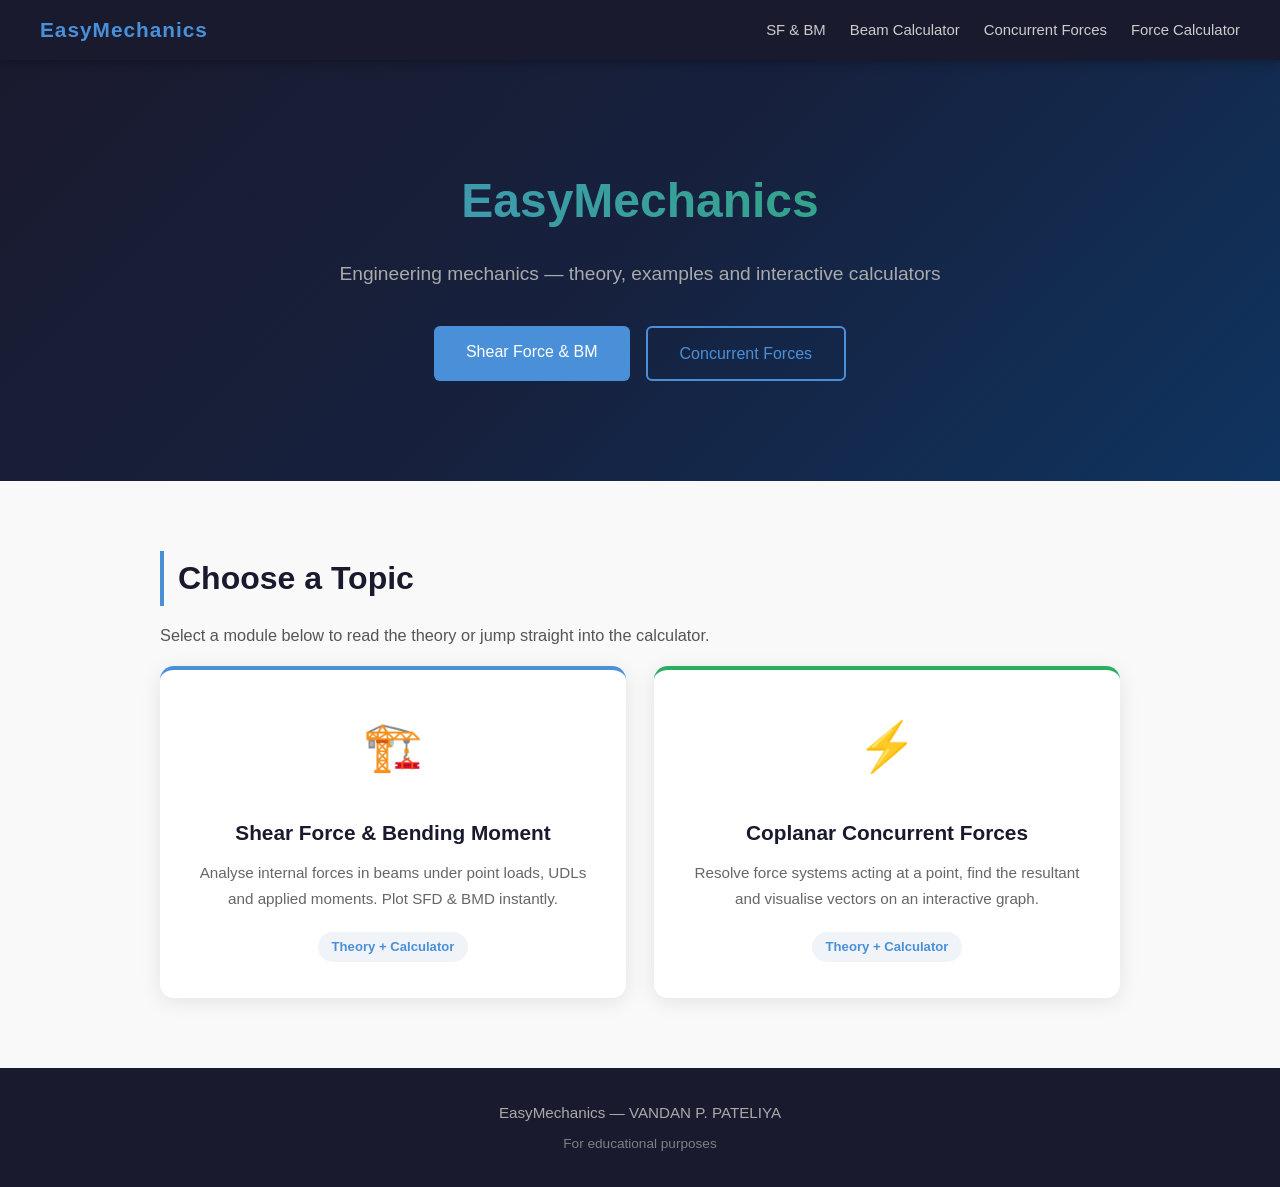
==== index.html @ 70a84796 "Add files via upload" ====
<!DOCTYPE html>
<html lang="en">
<head>
  <meta charset="UTF-8"/>
  <meta name="viewport" content="width=device-width, initial-scale=1.0"/>
  <title>EasyMechanics</title>
  <link rel="stylesheet" href="style.css"/>
</head>
<body>

  <nav class="navbar">
    <a href="index.html" class="logo">EasyMechanics</a>
    <button class="nav-toggle" onclick="toggleNav()" aria-label="Menu">☰</button>
    <ul id="navMenu">
      <li><a href="sf-bm.html">SF &amp; BM</a></li>
      <li><a href="sf-bm-calc.html">Beam Calculator</a></li>
      <li><a href="cf.html">Concurrent Forces</a></li>
      <li><a href="cf-calc.html">Force Calculator</a></li>
    </ul>
  </nav>

  <header class="hero">
    <h1>EasyMechanics</h1>
    <p>Engineering mechanics — theory, examples and interactive calculators</p>
    <div class="hero-btns">
      <a href="sf-bm.html" class="btn">Shear Force &amp; BM</a>
      <a href="cf.html" class="btn btn-outline">Concurrent Forces</a>
    </div>
  </header>

  <section class="section">
    <div class="container">
      <h2>Choose a Topic</h2>
      <p>Select a module below to read the theory or jump straight into the calculator.</p>

      <div class="topic-cards">
        <a href="sf-bm.html" class="topic-card">
          <div class="topic-icon">🏗️</div>
          <h3>Shear Force &amp; Bending Moment</h3>
          <p>Analyse internal forces in beams under point loads, UDLs and applied moments. Plot SFD &amp; BMD instantly.</p>
          <span class="tag">Theory + Calculator</span>
        </a>
        <a href="cf.html" class="topic-card">
          <div class="topic-icon">⚡</div>
          <h3>Coplanar Concurrent Forces</h3>
          <p>Resolve force systems acting at a point, find the resultant and visualise vectors on an interactive graph.</p>
          <span class="tag">Theory + Calculator</span>
        </a>
      </div>
    </div>
  </section>

  <footer class="footer">
    <p>EasyMechanics — VANDAN P. PATELIYA</p>
    <p style="margin-top:6px;font-size:0.85rem;opacity:0.7;">For educational purposes</p>
  </footer>

  <script>function toggleNav(){document.getElementById('navMenu').classList.toggle('open');}</script>
</body>
</html>
---- style.css ----
* { margin: 0; padding: 0; box-sizing: border-box; }

body {
  font-family: 'Segoe UI', Tahoma, Geneva, Verdana, sans-serif;
  color: #333;
  background: #f9f9f9;
  line-height: 1.7;
}

/* ── NAVBAR ── */
.navbar {
  position: sticky; top: 0;
  background: #1a1a2e;
  display: flex; align-items: center; justify-content: space-between;
  padding: 0 40px; height: 60px;
  z-index: 100; box-shadow: 0 2px 10px rgba(0,0,0,0.3);
}
.navbar .logo { color: #4a90d9; font-size: 1.3rem; font-weight: 700; letter-spacing: 1px; text-decoration: none; }
.navbar ul { list-style: none; display: flex; gap: 24px; }
.navbar ul a { color: #ccc; text-decoration: none; font-size: 0.93rem; transition: color 0.2s; }
.navbar ul a:hover, .nav-active { color: #4a90d9 !important; font-weight: 600; }
.nav-toggle { display: none; background: none; border: none; color: #ccc; font-size: 1.6rem; cursor: pointer; }

/* ── HERO ── */
.hero {
  background: linear-gradient(135deg, #1a1a2e 0%, #16213e 50%, #0f3460 100%);
  color: white; text-align: center; padding: 100px 20px;
}
.hero h1 {
  font-size: 3rem; margin-bottom: 16px;
  background: linear-gradient(90deg, #4a90d9, #27ae60);
  -webkit-background-clip: text; -webkit-text-fill-color: transparent; background-clip: text;
}
.hero p { font-size: 1.2rem; color: #aaa; margin-bottom: 36px; }
.hero-btns { display: flex; gap: 16px; justify-content: center; flex-wrap: wrap; }

.calc-hero {
  background: linear-gradient(135deg, #1a1a2e 0%, #0f3460 100%);
  color: white; text-align: center; padding: 56px 20px 48px;
}
.calc-hero h1 {
  font-size: 2.4rem; margin-bottom: 10px;
  background: linear-gradient(90deg, #4a90d9, #27ae60);
  -webkit-background-clip: text; -webkit-text-fill-color: transparent; background-clip: text;
}
.calc-hero p { color: #aaa; font-size: 1rem; }

/* ── BUTTONS ── */
.btn {
  background: #4a90d9; color: white;
  padding: 12px 32px; border: none; border-radius: 6px;
  font-size: 1rem; cursor: pointer; text-decoration: none;
  display: inline-block; transition: background 0.2s, transform 0.1s;
}
.btn:hover { background: #357abd; transform: translateY(-1px); }
.btn-outline {
  background: transparent; border: 2px solid #4a90d9; color: #4a90d9;
}
.btn-outline:hover { background: #4a90d9; color: white; transform: translateY(-1px); }
.btn-clear {
  background: transparent; border: 2px solid #aaa; color: #777;
}
.btn-clear:hover { border-color: #e74c3c; color: #e74c3c; background: transparent; transform: none; }
.btn-sm { padding: 7px 16px; font-size: 0.88rem; }
.btn-pl  { background: #e74c3c; color: white; } .btn-pl:hover  { background: #c0392b; }
.btn-udl { background: #27ae60; color: white; } .btn-udl:hover { background: #1e8449; }
.btn-mom { background: #8e44ad; color: white; } .btn-mom:hover { background: #6c3483; }

/* ── SECTIONS ── */
.section { padding: 70px 20px; }
.section.alt { background: #f0f4f8; }
.container { max-width: 960px; margin: 0 auto; }
.section h2 { font-size: 2rem; color: #1a1a2e; margin-bottom: 16px; border-left: 4px solid #4a90d9; padding-left: 14px; }
.section h3 { font-size: 1.15rem; color: #333; margin: 28px 0 10px; }
.section p  { color: #555; margin-bottom: 14px; font-size: 1.02rem; }

/* ── TOPIC CARDS (landing) ── */
.topic-cards { display: grid; grid-template-columns: repeat(auto-fit, minmax(280px, 1fr)); gap: 28px; margin-top: 16px; }
.topic-card {
  background: white; border-radius: 14px; padding: 36px 28px;
  box-shadow: 0 4px 20px rgba(0,0,0,0.09); text-align: center;
  transition: transform 0.2s, box-shadow 0.2s; text-decoration: none; color: inherit;
  border-top: 4px solid #4a90d9;
}
.topic-card:nth-child(2) { border-top-color: #27ae60; }
.topic-card:hover { transform: translateY(-6px); box-shadow: 0 8px 28px rgba(0,0,0,0.13); }
.topic-icon { font-size: 3rem; margin-bottom: 16px; }
.topic-card h3 { font-size: 1.3rem; color: #1a1a2e; margin-bottom: 10px; }
.topic-card p  { font-size: 0.95rem; color: #666; margin: 0 0 20px; }
.topic-card .tag { display: inline-block; background: #f0f4f8; color: #4a90d9; border-radius: 20px; padding: 4px 14px; font-size: 0.82rem; font-weight: 600; }

/* ── CARDS ── */
.cards { display: grid; grid-template-columns: repeat(auto-fit, minmax(200px, 1fr)); gap: 24px; margin: 28px 0 36px; }
.card { background: white; border-radius: 10px; padding: 28px 22px; box-shadow: 0 2px 12px rgba(0,0,0,0.08); text-align: center; transition: transform 0.2s; }
.card:hover { transform: translateY(-4px); }
.card-icon { font-size: 2.4rem; margin-bottom: 12px; }
.card h3 { margin: 0 0 10px; color: #1a1a2e; font-size: 1rem; }
.card p  { font-size: 0.93rem; color: #666; margin: 0; }

/* ── FORMULA BOX ── */
.formula-box {
  background: #1a1a2e; color: #4a90d9; border-radius: 8px;
  padding: 16px 22px; font-size: 1.05rem; font-family: 'Courier New', monospace;
  margin: 14px 0 20px; border-left: 4px solid #4a90d9; line-height: 1.9;
}

/* ── LIST ── */
.list { padding-left: 22px; color: #555; }
.list li { margin-bottom: 8px; }

/* ── BEAM DIAGRAM ── */
.beam-diagram { background: white; border-radius: 10px; padding: 20px; margin-top: 24px; box-shadow: 0 2px 10px rgba(0,0,0,0.07); }
.beam-diagram svg { width: 100%; height: auto; }

/* ── RELATION GRID ── */
.relation-grid { display: grid; grid-template-columns: repeat(auto-fit, minmax(200px, 1fr)); gap: 20px; margin: 16px 0 24px; }
.relation-item { background: white; border-radius: 8px; padding: 20px; box-shadow: 0 2px 8px rgba(0,0,0,0.07); border-top: 3px solid #27ae60; }
.relation-item .math { display: block; font-family: 'Courier New', monospace; font-size: 1.05rem; color: #27ae60; margin-bottom: 10px; font-weight: 600; }
.relation-item p { font-size: 0.9rem; margin: 0; }

/* ── TABS ── */
.diagram-tabs { display: flex; gap: 12px; margin-bottom: 24px; flex-wrap: wrap; }
.tab-btn { padding: 10px 22px; border: 2px solid #4a90d9; background: transparent; color: #4a90d9; border-radius: 6px; cursor: pointer; font-size: 0.95rem; transition: all 0.2s; }
.tab-btn.active, .tab-btn:hover { background: #4a90d9; color: white; }
.tab-content { display: none; }
.tab-content.active { display: block; }
.diagram-grid { display: grid; grid-template-columns: repeat(auto-fit, minmax(240px, 1fr)); gap: 20px; }
.diagram-box { background: white; border-radius: 10px; padding: 18px; box-shadow: 0 2px 10px rgba(0,0,0,0.07); }
.diagram-box h4 { color: #1a1a2e; margin-bottom: 12px; font-size: 0.95rem; text-align: center; }
.diagram-box svg { width: 100%; height: auto; }

/* ── CALCULATOR INPUTS ── */
.beam-config {
  display: flex; gap: 24px; flex-wrap: wrap;
  background: white; border-radius: 10px; padding: 24px 28px;
  box-shadow: 0 2px 12px rgba(0,0,0,0.08); margin-bottom: 24px;
}
.beam-config .input-group { flex: 1; min-width: 180px; }
.input-group { display: flex; flex-direction: column; gap: 6px; }
.input-group label { font-size: 0.9rem; color: #555; font-weight: 600; }
.input-group input, .input-group select {
  padding: 10px 14px; border: 2px solid #ddd; border-radius: 6px;
  font-size: 1rem; outline: none; background: white; transition: border-color 0.2s;
}
.input-group input:focus, .input-group select:focus { border-color: #4a90d9; }

.loads-header { display: flex; align-items: center; justify-content: space-between; margin: 28px 0 12px; flex-wrap: wrap; gap: 10px; }
.loads-header h3 { margin: 0; }
.add-btns { display: flex; gap: 8px; flex-wrap: wrap; }

.load-row {
  display: flex; flex-wrap: wrap; gap: 12px; align-items: flex-end;
  background: white; border-radius: 8px; padding: 14px 18px;
  margin-bottom: 10px; box-shadow: 0 1px 6px rgba(0,0,0,0.07);
}
.load-row.type-point  { border-left: 4px solid #e74c3c; }
.load-row.type-udl    { border-left: 4px solid #27ae60; }
.load-row.type-moment { border-left: 4px solid #8e44ad; }
.load-row .load-num { width: 100%; font-size: 0.8rem; font-weight: 700; margin-bottom: -4px; }
.type-point  .load-num { color: #e74c3c; }
.type-udl    .load-num { color: #27ae60; }
.type-moment .load-num { color: #8e44ad; }
.load-row .input-group { flex: 1; min-width: 130px; }

.action-btns { margin-top: 20px; display: flex; gap: 12px; flex-wrap: wrap; }

/* ── RESULTS ── */
.results { margin-top: 24px; background: white; border-radius: 10px; padding: 24px 28px; box-shadow: 0 2px 12px rgba(0,0,0,0.08); }
.results h3 { margin-bottom: 16px; color: #1a1a2e; }
.result-grid { display: grid; grid-template-columns: repeat(auto-fit, minmax(140px, 1fr)); gap: 16px; margin-bottom: 16px; }
.result-item { background: #f0f4f8; border-radius: 8px; padding: 16px; text-align: center; }
.result-label { display: block; font-size: 0.85rem; color: #777; margin-bottom: 6px; }
.result-value { display: block; font-size: 1.3rem; font-weight: 700; color: #4a90d9; }
.hidden { display: none; }

/* ── TABLE ── */
.table-wrap { overflow-x: auto; -webkit-overflow-scrolling: touch; }
table { width: 100%; border-collapse: collapse; margin-top: 8px; min-width: 380px; }
th, td { border: 1px solid #e0e0e0; padding: 9px 12px; text-align: center; font-size: 0.95rem; }
th { background: #1a1a2e; color: #4a90d9; }
tr:nth-child(even) td { background: #f7f9fc; }

/* ── STEPS ── */
#steps p { margin-bottom: 10px; padding: 12px 16px; background: #f7f9fc; border-left: 3px solid #4a90d9; border-radius: 4px; font-size: 0.97rem; color: #444; line-height: 1.7; }
#steps p.summary-step { border-left-color: #27ae60; background: #f0faf4; }
#steps p.empty-msg    { border-left-color: #ccc; background: #fafafa; color: #aaa; }

/* ── REMOVE BTN ── */
.remove-btn { background: #fee; border: 1px solid #f5c6c6; color: #e74c3c; border-radius: 5px; padding: 4px 10px; cursor: pointer; font-size: 0.85rem; transition: background 0.2s; }
.remove-btn:hover { background: #fdd; }

/* ── CANVAS ── */
#canvas { display: block; width: 100%; background: #fafafa; border: 1px solid #eee; border-radius: 8px; }
#beamCanvas  { width: 100%; border-radius: 8px; background: #fff; border: 1px solid #eee; margin-bottom: 16px; display: block; }
#sfbmCanvas  { width: 100%; border-radius: 8px; background: #fafafa; border: 1px solid #eee; }

/* ── BTN ROW (CF) ── */
.btn-group-col { justify-content: flex-end; }
.btn-row { display: flex; gap: 10px; flex-wrap: wrap; align-items: center; }

/* ── FOOTER ── */
.footer { background: #1a1a2e; color: #aaa; text-align: center; padding: 32px 20px; font-size: 0.95rem; }

/* ══════════════════════════════════
   RESPONSIVE
══════════════════════════════════ */
@media (max-width: 768px) {
  .nav-toggle { display: block; }
  .navbar { position: relative; padding: 0 20px; height: 54px; }
  .navbar .logo { font-size: 1.1rem; }
  .navbar ul {
    display: none; flex-direction: column;
    position: absolute; top: 54px; left: 0; right: 0;
    background: #1a1a2e; padding: 12px 20px 18px; gap: 14px;
    box-shadow: 0 4px 12px rgba(0,0,0,0.3); z-index: 99;
  }
  .navbar ul.open { display: flex; }

  .hero { padding: 70px 16px; }
  .hero h1 { font-size: 2.2rem; }
  .hero p { font-size: 1rem; }
  .calc-hero { padding: 40px 16px 32px; }
  .calc-hero h1 { font-size: 1.9rem; }
  .section { padding: 48px 16px; }
  .section h2 { font-size: 1.6rem; }
  .beam-config { padding: 18px 16px; gap: 16px; }
  .results { padding: 20px 16px; }
  .result-grid { grid-template-columns: repeat(2, 1fr); }
  .cards { grid-template-columns: repeat(2, 1fr); gap: 16px; }
  .formula-box { font-size: 0.95rem; padding: 14px 16px; }
  .diagram-grid { grid-template-columns: 1fr; }
  .relation-grid { grid-template-columns: 1fr; }
  .loads-header { flex-direction: column; align-items: flex-start; }
}

@media (max-width: 480px) {
  .navbar { padding: 0 14px; height: 50px; }
  .navbar ul { top: 50px; }
  .navbar .logo { font-size: 1rem; }

  .hero { padding: 52px 14px; }
  .hero h1 { font-size: 1.6rem; }
  .hero p { font-size: 0.92rem; }
  .hero-btns { flex-direction: column; align-items: center; }
  .btn { padding: 10px 22px; font-size: 0.92rem; }

  .calc-hero { padding: 30px 14px 24px; }
  .calc-hero h1 { font-size: 1.45rem; }
  .section { padding: 32px 14px; }
  .section h2 { font-size: 1.3rem; }
  .section h3 { font-size: 1rem; }
  .section p  { font-size: 0.93rem; }

  .beam-config { flex-direction: column; padding: 14px 12px; gap: 12px; }
  .beam-config .input-group { min-width: unset; width: 100%; }

  .add-btns { width: 100%; }
  .add-btns .btn { flex: 1; text-align: center; padding: 9px 8px; font-size: 0.82rem; }

  .load-row { flex-direction: column; padding: 12px; gap: 10px; }
  .load-row .input-group { min-width: unset; width: 100%; }
  .remove-btn { width: 100%; text-align: center; }

  .action-btns { flex-direction: column; }
  .action-btns .btn { width: 100%; text-align: center; }

  .btn-row { flex-direction: column; width: 100%; }
  .btn-row .btn, .btn-row .btn-clear { width: 100%; text-align: center; padding: 11px 16px; }

  .results { padding: 14px 12px; }
  .result-grid { grid-template-columns: repeat(2, 1fr); gap: 8px; }
  .result-value { font-size: 1.05rem; }
  .result-item { padding: 12px 8px; }

  .cards { grid-template-columns: 1fr; gap: 12px; }
  .topic-cards { grid-template-columns: 1fr; }

  .formula-box { font-size: 0.82rem; padding: 10px 12px; overflow-x: auto; white-space: nowrap; }
  .diagram-tabs { gap: 8px; }
  .tab-btn { padding: 8px 14px; font-size: 0.85rem; }
  .diagram-grid { grid-template-columns: 1fr; gap: 12px; }
  .relation-grid { grid-template-columns: 1fr; gap: 10px; }
  .beam-diagram { padding: 12px; }
  .footer { padding: 22px 14px; font-size: 0.85rem; }
}
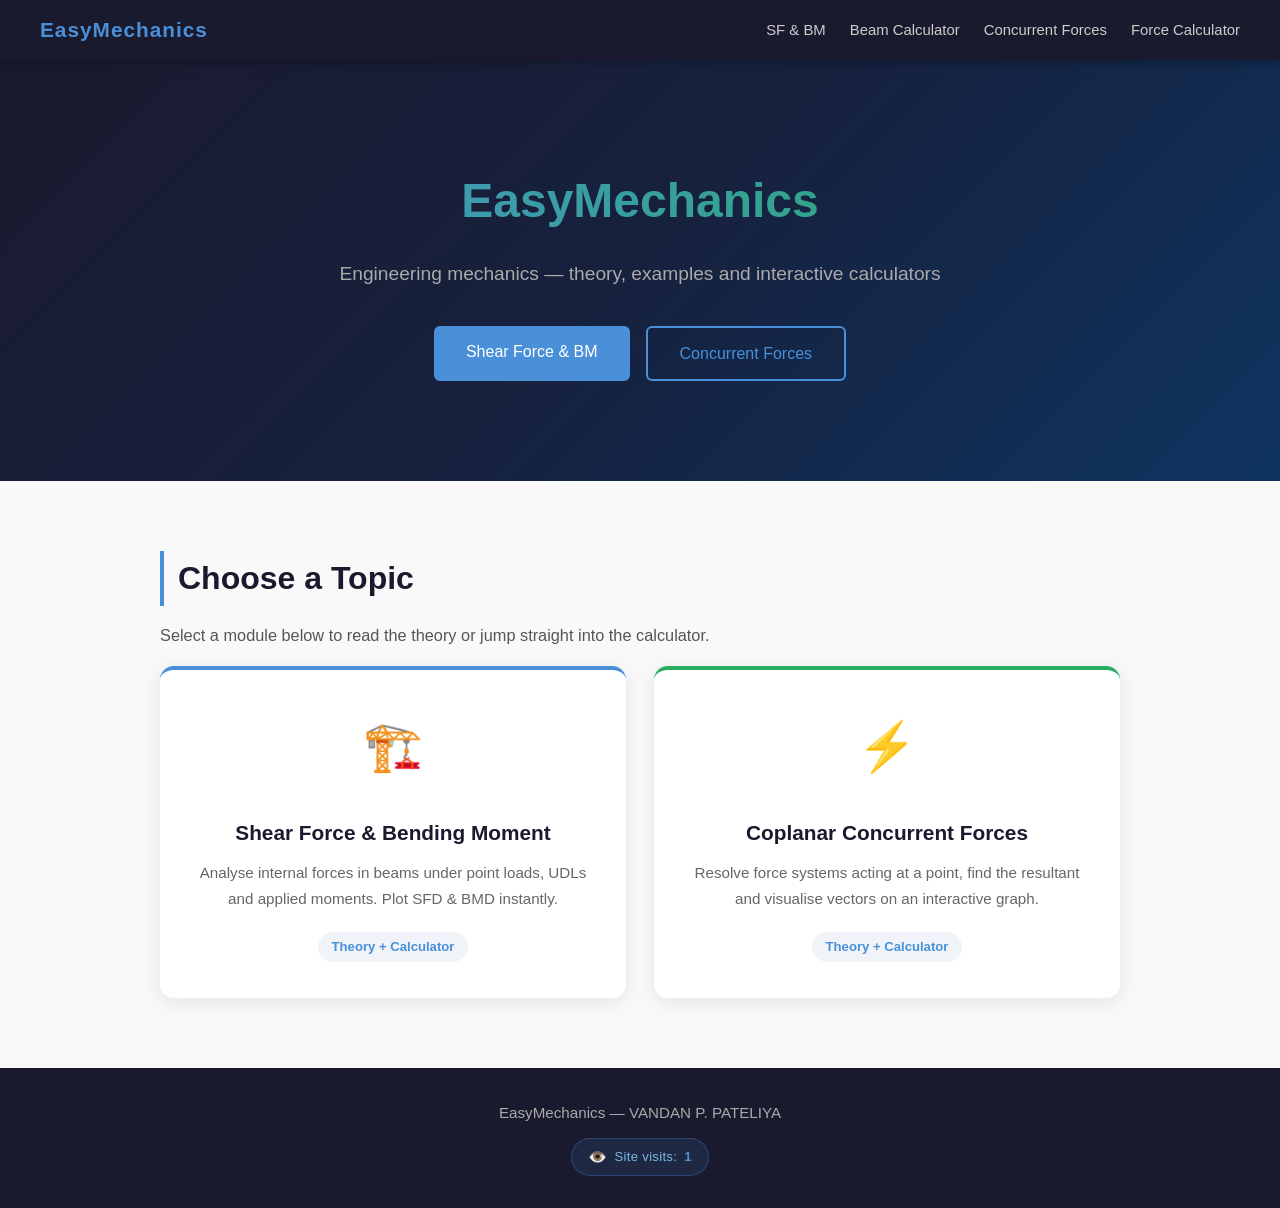
==== commit 6eacf1b0: "Add files via upload" ====
--- a/index.html
+++ b/index.html
@@ -52,9 +52,13 @@
 
   <footer class="footer">
     <p>EasyMechanics — VANDAN P. PATELIYA</p>
-    <p style="margin-top:6px;font-size:0.85rem;opacity:0.7;">For educational purposes</p>
+    <div class="visit-counter">
+      <span class="vc-icon">👁️</span>
+      Site visits: <strong id="visitCount">—</strong>
+    </div>
   </footer>
 
+  <script src="visit-count.js"></script>
   <script>function toggleNav(){document.getElementById('navMenu').classList.toggle('open');}</script>
 </body>
 </html>
--- a/style.css
+++ b/style.css
@@ -1,4 +1,8 @@
-* { margin: 0; padding: 0; box-sizing: border-box; }
+* {
+  margin: 0;
+  padding: 0;
+  box-sizing: border-box;
+}
 
 body {
   font-family: 'Segoe UI', Tahoma, Geneva, Verdana, sans-serif;
@@ -9,277 +13,1016 @@
 
 /* ── NAVBAR ── */
 .navbar {
-  position: sticky; top: 0;
+  position: sticky;
+  top: 0;
   background: #1a1a2e;
-  display: flex; align-items: center; justify-content: space-between;
-  padding: 0 40px; height: 60px;
-  z-index: 100; box-shadow: 0 2px 10px rgba(0,0,0,0.3);
-}
-.navbar .logo { color: #4a90d9; font-size: 1.3rem; font-weight: 700; letter-spacing: 1px; text-decoration: none; }
-.navbar ul { list-style: none; display: flex; gap: 24px; }
-.navbar ul a { color: #ccc; text-decoration: none; font-size: 0.93rem; transition: color 0.2s; }
-.navbar ul a:hover, .nav-active { color: #4a90d9 !important; font-weight: 600; }
-.nav-toggle { display: none; background: none; border: none; color: #ccc; font-size: 1.6rem; cursor: pointer; }
+  display: flex;
+  align-items: center;
+  justify-content: space-between;
+  padding: 0 40px;
+  height: 60px;
+  z-index: 100;
+  box-shadow: 0 2px 10px rgba(0, 0, 0, 0.3);
+}
+
+.navbar .logo {
+  color: #4a90d9;
+  font-size: 1.3rem;
+  font-weight: 700;
+  letter-spacing: 1px;
+  text-decoration: none;
+}
+
+.navbar ul {
+  list-style: none;
+  display: flex;
+  gap: 24px;
+}
+
+.navbar ul a {
+  color: #ccc;
+  text-decoration: none;
+  font-size: 0.93rem;
+  transition: color 0.2s;
+}
+
+.navbar ul a:hover,
+.nav-active {
+  color: #4a90d9 !important;
+  font-weight: 600;
+}
+
+.nav-toggle {
+  display: none;
+  background: none;
+  border: none;
+  color: #ccc;
+  font-size: 1.6rem;
+  cursor: pointer;
+}
 
 /* ── HERO ── */
 .hero {
   background: linear-gradient(135deg, #1a1a2e 0%, #16213e 50%, #0f3460 100%);
-  color: white; text-align: center; padding: 100px 20px;
-}
+  color: white;
+  text-align: center;
+  padding: 100px 20px;
+}
+
 .hero h1 {
-  font-size: 3rem; margin-bottom: 16px;
+  font-size: 3rem;
+  margin-bottom: 16px;
   background: linear-gradient(90deg, #4a90d9, #27ae60);
-  -webkit-background-clip: text; -webkit-text-fill-color: transparent; background-clip: text;
-}
-.hero p { font-size: 1.2rem; color: #aaa; margin-bottom: 36px; }
-.hero-btns { display: flex; gap: 16px; justify-content: center; flex-wrap: wrap; }
+  -webkit-background-clip: text;
+  -webkit-text-fill-color: transparent;
+  background-clip: text;
+}
+
+.hero p {
+  font-size: 1.2rem;
+  color: #aaa;
+  margin-bottom: 36px;
+}
+
+.hero-btns {
+  display: flex;
+  gap: 16px;
+  justify-content: center;
+  flex-wrap: wrap;
+}
 
 .calc-hero {
   background: linear-gradient(135deg, #1a1a2e 0%, #0f3460 100%);
-  color: white; text-align: center; padding: 56px 20px 48px;
-}
+  color: white;
+  text-align: center;
+  padding: 56px 20px 48px;
+}
+
 .calc-hero h1 {
-  font-size: 2.4rem; margin-bottom: 10px;
+  font-size: 2.4rem;
+  margin-bottom: 10px;
   background: linear-gradient(90deg, #4a90d9, #27ae60);
-  -webkit-background-clip: text; -webkit-text-fill-color: transparent; background-clip: text;
-}
-.calc-hero p { color: #aaa; font-size: 1rem; }
+  -webkit-background-clip: text;
+  -webkit-text-fill-color: transparent;
+  background-clip: text;
+}
+
+.calc-hero p {
+  color: #aaa;
+  font-size: 1rem;
+}
 
 /* ── BUTTONS ── */
 .btn {
-  background: #4a90d9; color: white;
-  padding: 12px 32px; border: none; border-radius: 6px;
-  font-size: 1rem; cursor: pointer; text-decoration: none;
-  display: inline-block; transition: background 0.2s, transform 0.1s;
-}
-.btn:hover { background: #357abd; transform: translateY(-1px); }
+  background: #4a90d9;
+  color: white;
+  padding: 12px 32px;
+  border: none;
+  border-radius: 6px;
+  font-size: 1rem;
+  cursor: pointer;
+  text-decoration: none;
+  display: inline-block;
+  transition: background 0.2s, transform 0.1s;
+}
+
+.btn:hover {
+  background: #357abd;
+  transform: translateY(-1px);
+}
+
 .btn-outline {
-  background: transparent; border: 2px solid #4a90d9; color: #4a90d9;
-}
-.btn-outline:hover { background: #4a90d9; color: white; transform: translateY(-1px); }
+  background: transparent;
+  border: 2px solid #4a90d9;
+  color: #4a90d9;
+}
+
+.btn-outline:hover {
+  background: #4a90d9;
+  color: white;
+  transform: translateY(-1px);
+}
+
 .btn-clear {
-  background: transparent; border: 2px solid #aaa; color: #777;
-}
-.btn-clear:hover { border-color: #e74c3c; color: #e74c3c; background: transparent; transform: none; }
-.btn-sm { padding: 7px 16px; font-size: 0.88rem; }
-.btn-pl  { background: #e74c3c; color: white; } .btn-pl:hover  { background: #c0392b; }
-.btn-udl { background: #27ae60; color: white; } .btn-udl:hover { background: #1e8449; }
-.btn-mom { background: #8e44ad; color: white; } .btn-mom:hover { background: #6c3483; }
+  background: transparent;
+  border: 2px solid #aaa;
+  color: #777;
+}
+
+.btn-clear:hover {
+  border-color: #e74c3c;
+  color: #e74c3c;
+  background: transparent;
+  transform: none;
+}
+
+.btn-sm {
+  padding: 7px 16px;
+  font-size: 0.88rem;
+}
+
+.btn-pl {
+  background: #e74c3c;
+  color: white;
+}
+
+.btn-pl:hover {
+  background: #c0392b;
+}
+
+.btn-udl {
+  background: #27ae60;
+  color: white;
+}
+
+.btn-udl:hover {
+  background: #1e8449;
+}
+
+.btn-mom {
+  background: #8e44ad;
+  color: white;
+}
+
+.btn-mom:hover {
+  background: #6c3483;
+}
 
 /* ── SECTIONS ── */
-.section { padding: 70px 20px; }
-.section.alt { background: #f0f4f8; }
-.container { max-width: 960px; margin: 0 auto; }
-.section h2 { font-size: 2rem; color: #1a1a2e; margin-bottom: 16px; border-left: 4px solid #4a90d9; padding-left: 14px; }
-.section h3 { font-size: 1.15rem; color: #333; margin: 28px 0 10px; }
-.section p  { color: #555; margin-bottom: 14px; font-size: 1.02rem; }
+.section {
+  padding: 70px 20px;
+}
+
+.section.alt {
+  background: #f0f4f8;
+}
+
+.container {
+  max-width: 960px;
+  margin: 0 auto;
+}
+
+.section h2 {
+  font-size: 2rem;
+  color: #1a1a2e;
+  margin-bottom: 16px;
+  border-left: 4px solid #4a90d9;
+  padding-left: 14px;
+}
+
+.section h3 {
+  font-size: 1.15rem;
+  color: #333;
+  margin: 28px 0 10px;
+}
+
+.section p {
+  color: #555;
+  margin-bottom: 14px;
+  font-size: 1.02rem;
+}
 
 /* ── TOPIC CARDS (landing) ── */
-.topic-cards { display: grid; grid-template-columns: repeat(auto-fit, minmax(280px, 1fr)); gap: 28px; margin-top: 16px; }
+.topic-cards {
+  display: grid;
+  grid-template-columns: repeat(auto-fit, minmax(280px, 1fr));
+  gap: 28px;
+  margin-top: 16px;
+}
+
 .topic-card {
-  background: white; border-radius: 14px; padding: 36px 28px;
-  box-shadow: 0 4px 20px rgba(0,0,0,0.09); text-align: center;
-  transition: transform 0.2s, box-shadow 0.2s; text-decoration: none; color: inherit;
+  background: white;
+  border-radius: 14px;
+  padding: 36px 28px;
+  box-shadow: 0 4px 20px rgba(0, 0, 0, 0.09);
+  text-align: center;
+  transition: transform 0.2s, box-shadow 0.2s;
+  text-decoration: none;
+  color: inherit;
   border-top: 4px solid #4a90d9;
 }
-.topic-card:nth-child(2) { border-top-color: #27ae60; }
-.topic-card:hover { transform: translateY(-6px); box-shadow: 0 8px 28px rgba(0,0,0,0.13); }
-.topic-icon { font-size: 3rem; margin-bottom: 16px; }
-.topic-card h3 { font-size: 1.3rem; color: #1a1a2e; margin-bottom: 10px; }
-.topic-card p  { font-size: 0.95rem; color: #666; margin: 0 0 20px; }
-.topic-card .tag { display: inline-block; background: #f0f4f8; color: #4a90d9; border-radius: 20px; padding: 4px 14px; font-size: 0.82rem; font-weight: 600; }
+
+.topic-card:nth-child(2) {
+  border-top-color: #27ae60;
+}
+
+.topic-card:hover {
+  transform: translateY(-6px);
+  box-shadow: 0 8px 28px rgba(0, 0, 0, 0.13);
+}
+
+.topic-icon {
+  font-size: 3rem;
+  margin-bottom: 16px;
+}
+
+.topic-card h3 {
+  font-size: 1.3rem;
+  color: #1a1a2e;
+  margin-bottom: 10px;
+}
+
+.topic-card p {
+  font-size: 0.95rem;
+  color: #666;
+  margin: 0 0 20px;
+}
+
+.topic-card .tag {
+  display: inline-block;
+  background: #f0f4f8;
+  color: #4a90d9;
+  border-radius: 20px;
+  padding: 4px 14px;
+  font-size: 0.82rem;
+  font-weight: 600;
+}
 
 /* ── CARDS ── */
-.cards { display: grid; grid-template-columns: repeat(auto-fit, minmax(200px, 1fr)); gap: 24px; margin: 28px 0 36px; }
-.card { background: white; border-radius: 10px; padding: 28px 22px; box-shadow: 0 2px 12px rgba(0,0,0,0.08); text-align: center; transition: transform 0.2s; }
-.card:hover { transform: translateY(-4px); }
-.card-icon { font-size: 2.4rem; margin-bottom: 12px; }
-.card h3 { margin: 0 0 10px; color: #1a1a2e; font-size: 1rem; }
-.card p  { font-size: 0.93rem; color: #666; margin: 0; }
+.cards {
+  display: grid;
+  grid-template-columns: repeat(auto-fit, minmax(200px, 1fr));
+  gap: 24px;
+  margin: 28px 0 36px;
+}
+
+.card {
+  background: white;
+  border-radius: 10px;
+  padding: 28px 22px;
+  box-shadow: 0 2px 12px rgba(0, 0, 0, 0.08);
+  text-align: center;
+  transition: transform 0.2s;
+}
+
+.card:hover {
+  transform: translateY(-4px);
+}
+
+.card-icon {
+  font-size: 2.4rem;
+  margin-bottom: 12px;
+}
+
+.card h3 {
+  margin: 0 0 10px;
+  color: #1a1a2e;
+  font-size: 1rem;
+}
+
+.card p {
+  font-size: 0.93rem;
+  color: #666;
+  margin: 0;
+}
 
 /* ── FORMULA BOX ── */
 .formula-box {
-  background: #1a1a2e; color: #4a90d9; border-radius: 8px;
-  padding: 16px 22px; font-size: 1.05rem; font-family: 'Courier New', monospace;
-  margin: 14px 0 20px; border-left: 4px solid #4a90d9; line-height: 1.9;
+  background: #1a1a2e;
+  color: #4a90d9;
+  border-radius: 8px;
+  padding: 16px 22px;
+  font-size: 1.05rem;
+  font-family: 'Courier New', monospace;
+  margin: 14px 0 20px;
+  border-left: 4px solid #4a90d9;
+  line-height: 1.9;
 }
 
 /* ── LIST ── */
-.list { padding-left: 22px; color: #555; }
-.list li { margin-bottom: 8px; }
+.list {
+  padding-left: 22px;
+  color: #555;
+}
+
+.list li {
+  margin-bottom: 8px;
+}
 
 /* ── BEAM DIAGRAM ── */
-.beam-diagram { background: white; border-radius: 10px; padding: 20px; margin-top: 24px; box-shadow: 0 2px 10px rgba(0,0,0,0.07); }
-.beam-diagram svg { width: 100%; height: auto; }
+.beam-diagram {
+  background: white;
+  border-radius: 10px;
+  padding: 20px;
+  margin-top: 24px;
+  box-shadow: 0 2px 10px rgba(0, 0, 0, 0.07);
+}
+
+.beam-diagram svg {
+  width: 100%;
+  height: auto;
+}
 
 /* ── RELATION GRID ── */
-.relation-grid { display: grid; grid-template-columns: repeat(auto-fit, minmax(200px, 1fr)); gap: 20px; margin: 16px 0 24px; }
-.relation-item { background: white; border-radius: 8px; padding: 20px; box-shadow: 0 2px 8px rgba(0,0,0,0.07); border-top: 3px solid #27ae60; }
-.relation-item .math { display: block; font-family: 'Courier New', monospace; font-size: 1.05rem; color: #27ae60; margin-bottom: 10px; font-weight: 600; }
-.relation-item p { font-size: 0.9rem; margin: 0; }
+.relation-grid {
+  display: grid;
+  grid-template-columns: repeat(auto-fit, minmax(200px, 1fr));
+  gap: 20px;
+  margin: 16px 0 24px;
+}
+
+.relation-item {
+  background: white;
+  border-radius: 8px;
+  padding: 20px;
+  box-shadow: 0 2px 8px rgba(0, 0, 0, 0.07);
+  border-top: 3px solid #27ae60;
+}
+
+.relation-item .math {
+  display: block;
+  font-family: 'Courier New', monospace;
+  font-size: 1.05rem;
+  color: #27ae60;
+  margin-bottom: 10px;
+  font-weight: 600;
+}
+
+.relation-item p {
+  font-size: 0.9rem;
+  margin: 0;
+}
 
 /* ── TABS ── */
-.diagram-tabs { display: flex; gap: 12px; margin-bottom: 24px; flex-wrap: wrap; }
-.tab-btn { padding: 10px 22px; border: 2px solid #4a90d9; background: transparent; color: #4a90d9; border-radius: 6px; cursor: pointer; font-size: 0.95rem; transition: all 0.2s; }
-.tab-btn.active, .tab-btn:hover { background: #4a90d9; color: white; }
-.tab-content { display: none; }
-.tab-content.active { display: block; }
-.diagram-grid { display: grid; grid-template-columns: repeat(auto-fit, minmax(240px, 1fr)); gap: 20px; }
-.diagram-box { background: white; border-radius: 10px; padding: 18px; box-shadow: 0 2px 10px rgba(0,0,0,0.07); }
-.diagram-box h4 { color: #1a1a2e; margin-bottom: 12px; font-size: 0.95rem; text-align: center; }
-.diagram-box svg { width: 100%; height: auto; }
+.diagram-tabs {
+  display: flex;
+  gap: 12px;
+  margin-bottom: 24px;
+  flex-wrap: wrap;
+}
+
+.tab-btn {
+  padding: 10px 22px;
+  border: 2px solid #4a90d9;
+  background: transparent;
+  color: #4a90d9;
+  border-radius: 6px;
+  cursor: pointer;
+  font-size: 0.95rem;
+  transition: all 0.2s;
+}
+
+.tab-btn.active,
+.tab-btn:hover {
+  background: #4a90d9;
+  color: white;
+}
+
+.tab-content {
+  display: none;
+}
+
+.tab-content.active {
+  display: block;
+}
+
+.diagram-grid {
+  display: grid;
+  grid-template-columns: repeat(auto-fit, minmax(240px, 1fr));
+  gap: 20px;
+}
+
+.diagram-box {
+  background: white;
+  border-radius: 10px;
+  padding: 18px;
+  box-shadow: 0 2px 10px rgba(0, 0, 0, 0.07);
+}
+
+.diagram-box h4 {
+  color: #1a1a2e;
+  margin-bottom: 12px;
+  font-size: 0.95rem;
+  text-align: center;
+}
+
+.diagram-box svg {
+  width: 100%;
+  height: auto;
+}
 
 /* ── CALCULATOR INPUTS ── */
 .beam-config {
-  display: flex; gap: 24px; flex-wrap: wrap;
-  background: white; border-radius: 10px; padding: 24px 28px;
-  box-shadow: 0 2px 12px rgba(0,0,0,0.08); margin-bottom: 24px;
-}
-.beam-config .input-group { flex: 1; min-width: 180px; }
-.input-group { display: flex; flex-direction: column; gap: 6px; }
-.input-group label { font-size: 0.9rem; color: #555; font-weight: 600; }
-.input-group input, .input-group select {
-  padding: 10px 14px; border: 2px solid #ddd; border-radius: 6px;
-  font-size: 1rem; outline: none; background: white; transition: border-color 0.2s;
-}
-.input-group input:focus, .input-group select:focus { border-color: #4a90d9; }
-
-.loads-header { display: flex; align-items: center; justify-content: space-between; margin: 28px 0 12px; flex-wrap: wrap; gap: 10px; }
-.loads-header h3 { margin: 0; }
-.add-btns { display: flex; gap: 8px; flex-wrap: wrap; }
+  display: flex;
+  gap: 24px;
+  flex-wrap: wrap;
+  background: white;
+  border-radius: 10px;
+  padding: 24px 28px;
+  box-shadow: 0 2px 12px rgba(0, 0, 0, 0.08);
+  margin-bottom: 24px;
+}
+
+.beam-config .input-group {
+  flex: 1;
+  min-width: 180px;
+}
+
+.input-group {
+  display: flex;
+  flex-direction: column;
+  gap: 6px;
+}
+
+.input-group label {
+  font-size: 0.9rem;
+  color: #555;
+  font-weight: 600;
+}
+
+.input-group input,
+.input-group select {
+  padding: 10px 14px;
+  border: 2px solid #ddd;
+  border-radius: 6px;
+  font-size: 1rem;
+  outline: none;
+  background: white;
+  transition: border-color 0.2s;
+}
+
+.input-group input:focus,
+.input-group select:focus {
+  border-color: #4a90d9;
+}
+
+.loads-header {
+  display: flex;
+  align-items: center;
+  justify-content: space-between;
+  margin: 28px 0 12px;
+  flex-wrap: wrap;
+  gap: 10px;
+}
+
+.loads-header h3 {
+  margin: 0;
+}
+
+.add-btns {
+  display: flex;
+  gap: 8px;
+  flex-wrap: wrap;
+}
 
 .load-row {
-  display: flex; flex-wrap: wrap; gap: 12px; align-items: flex-end;
-  background: white; border-radius: 8px; padding: 14px 18px;
-  margin-bottom: 10px; box-shadow: 0 1px 6px rgba(0,0,0,0.07);
-}
-.load-row.type-point  { border-left: 4px solid #e74c3c; }
-.load-row.type-udl    { border-left: 4px solid #27ae60; }
-.load-row.type-moment { border-left: 4px solid #8e44ad; }
-.load-row .load-num { width: 100%; font-size: 0.8rem; font-weight: 700; margin-bottom: -4px; }
-.type-point  .load-num { color: #e74c3c; }
-.type-udl    .load-num { color: #27ae60; }
-.type-moment .load-num { color: #8e44ad; }
-.load-row .input-group { flex: 1; min-width: 130px; }
-
-.action-btns { margin-top: 20px; display: flex; gap: 12px; flex-wrap: wrap; }
+  display: flex;
+  flex-wrap: wrap;
+  gap: 12px;
+  align-items: flex-end;
+  background: white;
+  border-radius: 8px;
+  padding: 14px 18px;
+  margin-bottom: 10px;
+  box-shadow: 0 1px 6px rgba(0, 0, 0, 0.07);
+}
+
+.load-row.type-point {
+  border-left: 4px solid #e74c3c;
+}
+
+.load-row.type-udl {
+  border-left: 4px solid #27ae60;
+}
+
+.load-row.type-moment {
+  border-left: 4px solid #8e44ad;
+}
+
+.load-row .load-num {
+  width: 100%;
+  font-size: 0.8rem;
+  font-weight: 700;
+  margin-bottom: -4px;
+}
+
+.type-point .load-num {
+  color: #e74c3c;
+}
+
+.type-udl .load-num {
+  color: #27ae60;
+}
+
+.type-moment .load-num {
+  color: #8e44ad;
+}
+
+.load-row .input-group {
+  flex: 1;
+  min-width: 130px;
+}
+
+.action-btns {
+  margin-top: 20px;
+  display: flex;
+  gap: 12px;
+  flex-wrap: wrap;
+}
 
 /* ── RESULTS ── */
-.results { margin-top: 24px; background: white; border-radius: 10px; padding: 24px 28px; box-shadow: 0 2px 12px rgba(0,0,0,0.08); }
-.results h3 { margin-bottom: 16px; color: #1a1a2e; }
-.result-grid { display: grid; grid-template-columns: repeat(auto-fit, minmax(140px, 1fr)); gap: 16px; margin-bottom: 16px; }
-.result-item { background: #f0f4f8; border-radius: 8px; padding: 16px; text-align: center; }
-.result-label { display: block; font-size: 0.85rem; color: #777; margin-bottom: 6px; }
-.result-value { display: block; font-size: 1.3rem; font-weight: 700; color: #4a90d9; }
-.hidden { display: none; }
+.results {
+  margin-top: 24px;
+  background: white;
+  border-radius: 10px;
+  padding: 24px 28px;
+  box-shadow: 0 2px 12px rgba(0, 0, 0, 0.08);
+}
+
+.results h3 {
+  margin-bottom: 16px;
+  color: #1a1a2e;
+}
+
+.result-grid {
+  display: grid;
+  grid-template-columns: repeat(auto-fit, minmax(140px, 1fr));
+  gap: 16px;
+  margin-bottom: 16px;
+}
+
+.result-item {
+  background: #f0f4f8;
+  border-radius: 8px;
+  padding: 16px;
+  text-align: center;
+}
+
+.result-label {
+  display: block;
+  font-size: 0.85rem;
+  color: #777;
+  margin-bottom: 6px;
+}
+
+.result-value {
+  display: block;
+  font-size: 1.3rem;
+  font-weight: 700;
+  color: #4a90d9;
+}
+
+.hidden {
+  display: none;
+}
 
 /* ── TABLE ── */
-.table-wrap { overflow-x: auto; -webkit-overflow-scrolling: touch; }
-table { width: 100%; border-collapse: collapse; margin-top: 8px; min-width: 380px; }
-th, td { border: 1px solid #e0e0e0; padding: 9px 12px; text-align: center; font-size: 0.95rem; }
-th { background: #1a1a2e; color: #4a90d9; }
-tr:nth-child(even) td { background: #f7f9fc; }
+.table-wrap {
+  overflow-x: auto;
+  -webkit-overflow-scrolling: touch;
+}
+
+table {
+  width: 100%;
+  border-collapse: collapse;
+  margin-top: 8px;
+  min-width: 380px;
+}
+
+th,
+td {
+  border: 1px solid #e0e0e0;
+  padding: 9px 12px;
+  text-align: center;
+  font-size: 0.95rem;
+}
+
+th {
+  background: #1a1a2e;
+  color: #4a90d9;
+}
+
+tr:nth-child(even) td {
+  background: #f7f9fc;
+}
 
 /* ── STEPS ── */
-#steps p { margin-bottom: 10px; padding: 12px 16px; background: #f7f9fc; border-left: 3px solid #4a90d9; border-radius: 4px; font-size: 0.97rem; color: #444; line-height: 1.7; }
-#steps p.summary-step { border-left-color: #27ae60; background: #f0faf4; }
-#steps p.empty-msg    { border-left-color: #ccc; background: #fafafa; color: #aaa; }
+#steps p {
+  margin-bottom: 10px;
+  padding: 12px 16px;
+  background: #f7f9fc;
+  border-left: 3px solid #4a90d9;
+  border-radius: 4px;
+  font-size: 0.97rem;
+  color: #444;
+  line-height: 1.7;
+}
+
+#steps p.summary-step {
+  border-left-color: #27ae60;
+  background: #f0faf4;
+}
+
+#steps p.empty-msg {
+  border-left-color: #ccc;
+  background: #fafafa;
+  color: #aaa;
+}
 
 /* ── REMOVE BTN ── */
-.remove-btn { background: #fee; border: 1px solid #f5c6c6; color: #e74c3c; border-radius: 5px; padding: 4px 10px; cursor: pointer; font-size: 0.85rem; transition: background 0.2s; }
-.remove-btn:hover { background: #fdd; }
+.remove-btn {
+  background: #fee;
+  border: 1px solid #f5c6c6;
+  color: #e74c3c;
+  border-radius: 5px;
+  padding: 4px 10px;
+  cursor: pointer;
+  font-size: 0.85rem;
+  transition: background 0.2s;
+}
+
+.remove-btn:hover {
+  background: #fdd;
+}
 
 /* ── CANVAS ── */
-#canvas { display: block; width: 100%; background: #fafafa; border: 1px solid #eee; border-radius: 8px; }
-#beamCanvas  { width: 100%; border-radius: 8px; background: #fff; border: 1px solid #eee; margin-bottom: 16px; display: block; }
-#sfbmCanvas  { width: 100%; border-radius: 8px; background: #fafafa; border: 1px solid #eee; }
+#canvas {
+  display: block;
+  width: 100%;
+  background: #fafafa;
+  border: 1px solid #eee;
+  border-radius: 8px;
+}
+
+#beamCanvas {
+  width: 100%;
+  border-radius: 8px;
+  background: #fff;
+  border: 1px solid #eee;
+  margin-bottom: 16px;
+  display: block;
+}
+
+#sfbmCanvas {
+  width: 100%;
+  border-radius: 8px;
+  background: #fafafa;
+  border: 1px solid #eee;
+}
 
 /* ── BTN ROW (CF) ── */
-.btn-group-col { justify-content: flex-end; }
-.btn-row { display: flex; gap: 10px; flex-wrap: wrap; align-items: center; }
+.btn-group-col {
+  justify-content: flex-end;
+}
+
+.btn-row {
+  display: flex;
+  gap: 10px;
+  flex-wrap: wrap;
+  align-items: center;
+}
 
 /* ── FOOTER ── */
-.footer { background: #1a1a2e; color: #aaa; text-align: center; padding: 32px 20px; font-size: 0.95rem; }
+.footer {
+  background: #1a1a2e;
+  color: #aaa;
+  text-align: center;
+  padding: 32px 20px;
+  font-size: 0.95rem;
+}
 
 /* ══════════════════════════════════
    RESPONSIVE
 ══════════════════════════════════ */
 @media (max-width: 768px) {
-  .nav-toggle { display: block; }
-  .navbar { position: relative; padding: 0 20px; height: 54px; }
-  .navbar .logo { font-size: 1.1rem; }
+  .nav-toggle {
+    display: block;
+  }
+
+  .navbar {
+    position: relative;
+    padding: 0 20px;
+    height: 54px;
+  }
+
+  .navbar .logo {
+    font-size: 1.1rem;
+  }
+
   .navbar ul {
-    display: none; flex-direction: column;
-    position: absolute; top: 54px; left: 0; right: 0;
-    background: #1a1a2e; padding: 12px 20px 18px; gap: 14px;
-    box-shadow: 0 4px 12px rgba(0,0,0,0.3); z-index: 99;
-  }
-  .navbar ul.open { display: flex; }
-
-  .hero { padding: 70px 16px; }
-  .hero h1 { font-size: 2.2rem; }
-  .hero p { font-size: 1rem; }
-  .calc-hero { padding: 40px 16px 32px; }
-  .calc-hero h1 { font-size: 1.9rem; }
-  .section { padding: 48px 16px; }
-  .section h2 { font-size: 1.6rem; }
-  .beam-config { padding: 18px 16px; gap: 16px; }
-  .results { padding: 20px 16px; }
-  .result-grid { grid-template-columns: repeat(2, 1fr); }
-  .cards { grid-template-columns: repeat(2, 1fr); gap: 16px; }
-  .formula-box { font-size: 0.95rem; padding: 14px 16px; }
-  .diagram-grid { grid-template-columns: 1fr; }
-  .relation-grid { grid-template-columns: 1fr; }
-  .loads-header { flex-direction: column; align-items: flex-start; }
+    display: none;
+    flex-direction: column;
+    position: absolute;
+    top: 54px;
+    left: 0;
+    right: 0;
+    background: #1a1a2e;
+    padding: 12px 20px 18px;
+    gap: 14px;
+    box-shadow: 0 4px 12px rgba(0, 0, 0, 0.3);
+    z-index: 99;
+  }
+
+  .navbar ul.open {
+    display: flex;
+  }
+
+  .hero {
+    padding: 70px 16px;
+  }
+
+  .hero h1 {
+    font-size: 2.2rem;
+  }
+
+  .hero p {
+    font-size: 1rem;
+  }
+
+  .calc-hero {
+    padding: 40px 16px 32px;
+  }
+
+  .calc-hero h1 {
+    font-size: 1.9rem;
+  }
+
+  .section {
+    padding: 48px 16px;
+  }
+
+  .section h2 {
+    font-size: 1.6rem;
+  }
+
+  .beam-config {
+    padding: 18px 16px;
+    gap: 16px;
+  }
+
+  .results {
+    padding: 20px 16px;
+  }
+
+  .result-grid {
+    grid-template-columns: repeat(2, 1fr);
+  }
+
+  .cards {
+    grid-template-columns: repeat(2, 1fr);
+    gap: 16px;
+  }
+
+  .formula-box {
+    font-size: 0.95rem;
+    padding: 14px 16px;
+  }
+
+  .diagram-grid {
+    grid-template-columns: 1fr;
+  }
+
+  .relation-grid {
+    grid-template-columns: 1fr;
+  }
+
+  .loads-header {
+    flex-direction: column;
+    align-items: flex-start;
+  }
 }
 
 @media (max-width: 480px) {
-  .navbar { padding: 0 14px; height: 50px; }
-  .navbar ul { top: 50px; }
-  .navbar .logo { font-size: 1rem; }
-
-  .hero { padding: 52px 14px; }
-  .hero h1 { font-size: 1.6rem; }
-  .hero p { font-size: 0.92rem; }
-  .hero-btns { flex-direction: column; align-items: center; }
-  .btn { padding: 10px 22px; font-size: 0.92rem; }
-
-  .calc-hero { padding: 30px 14px 24px; }
-  .calc-hero h1 { font-size: 1.45rem; }
-  .section { padding: 32px 14px; }
-  .section h2 { font-size: 1.3rem; }
-  .section h3 { font-size: 1rem; }
-  .section p  { font-size: 0.93rem; }
-
-  .beam-config { flex-direction: column; padding: 14px 12px; gap: 12px; }
-  .beam-config .input-group { min-width: unset; width: 100%; }
-
-  .add-btns { width: 100%; }
-  .add-btns .btn { flex: 1; text-align: center; padding: 9px 8px; font-size: 0.82rem; }
-
-  .load-row { flex-direction: column; padding: 12px; gap: 10px; }
-  .load-row .input-group { min-width: unset; width: 100%; }
-  .remove-btn { width: 100%; text-align: center; }
-
-  .action-btns { flex-direction: column; }
-  .action-btns .btn { width: 100%; text-align: center; }
-
-  .btn-row { flex-direction: column; width: 100%; }
-  .btn-row .btn, .btn-row .btn-clear { width: 100%; text-align: center; padding: 11px 16px; }
-
-  .results { padding: 14px 12px; }
-  .result-grid { grid-template-columns: repeat(2, 1fr); gap: 8px; }
-  .result-value { font-size: 1.05rem; }
-  .result-item { padding: 12px 8px; }
-
-  .cards { grid-template-columns: 1fr; gap: 12px; }
-  .topic-cards { grid-template-columns: 1fr; }
-
-  .formula-box { font-size: 0.82rem; padding: 10px 12px; overflow-x: auto; white-space: nowrap; }
-  .diagram-tabs { gap: 8px; }
-  .tab-btn { padding: 8px 14px; font-size: 0.85rem; }
-  .diagram-grid { grid-template-columns: 1fr; gap: 12px; }
-  .relation-grid { grid-template-columns: 1fr; gap: 10px; }
-  .beam-diagram { padding: 12px; }
-  .footer { padding: 22px 14px; font-size: 0.85rem; }
-}
+  .navbar {
+    padding: 0 14px;
+    height: 50px;
+  }
+
+  .navbar ul {
+    top: 50px;
+  }
+
+  .navbar .logo {
+    font-size: 1rem;
+  }
+
+  .hero {
+    padding: 52px 14px;
+  }
+
+  .hero h1 {
+    font-size: 1.6rem;
+  }
+
+  .hero p {
+    font-size: 0.92rem;
+  }
+
+  .hero-btns {
+    flex-direction: column;
+    align-items: center;
+  }
+
+  .btn {
+    padding: 10px 22px;
+    font-size: 0.92rem;
+  }
+
+  .calc-hero {
+    padding: 30px 14px 24px;
+  }
+
+  .calc-hero h1 {
+    font-size: 1.45rem;
+  }
+
+  .section {
+    padding: 32px 14px;
+  }
+
+  .section h2 {
+    font-size: 1.3rem;
+  }
+
+  .section h3 {
+    font-size: 1rem;
+  }
+
+  .section p {
+    font-size: 0.93rem;
+  }
+
+  .beam-config {
+    flex-direction: column;
+    padding: 14px 12px;
+    gap: 12px;
+  }
+
+  .beam-config .input-group {
+    min-width: unset;
+    width: 100%;
+  }
+
+  .add-btns {
+    width: 100%;
+  }
+
+  .add-btns .btn {
+    flex: 1;
+    text-align: center;
+    padding: 9px 8px;
+    font-size: 0.82rem;
+  }
+
+  .load-row {
+    flex-direction: column;
+    padding: 12px;
+    gap: 10px;
+  }
+
+  .load-row .input-group {
+    min-width: unset;
+    width: 100%;
+  }
+
+  .remove-btn {
+    width: 100%;
+    text-align: center;
+  }
+
+  .action-btns {
+    flex-direction: column;
+  }
+
+  .action-btns .btn {
+    width: 100%;
+    text-align: center;
+  }
+
+  .btn-row {
+    flex-direction: column;
+    width: 100%;
+  }
+
+  .btn-row .btn,
+  .btn-row .btn-clear {
+    width: 100%;
+    text-align: center;
+    padding: 11px 16px;
+  }
+
+  .results {
+    padding: 14px 12px;
+  }
+
+  .result-grid {
+    grid-template-columns: repeat(2, 1fr);
+    gap: 8px;
+  }
+
+  .result-value {
+    font-size: 1.05rem;
+  }
+
+  .result-item {
+    padding: 12px 8px;
+  }
+
+  .cards {
+    grid-template-columns: 1fr;
+    gap: 12px;
+  }
+
+  .topic-cards {
+    grid-template-columns: 1fr;
+  }
+
+  .formula-box {
+    font-size: 0.82rem;
+    padding: 10px 12px;
+    overflow-x: auto;
+    white-space: nowrap;
+  }
+
+  .diagram-tabs {
+    gap: 8px;
+  }
+
+  .tab-btn {
+    padding: 8px 14px;
+    font-size: 0.85rem;
+  }
+
+  .diagram-grid {
+    grid-template-columns: 1fr;
+    gap: 12px;
+  }
+
+  .relation-grid {
+    grid-template-columns: 1fr;
+    gap: 10px;
+  }
+
+  .beam-diagram {
+    padding: 12px;
+  }
+
+  .footer {
+    padding: 22px 14px;
+    font-size: 0.85rem;
+  }
+}
+
+/* ── VISIT COUNTER ── */
+.visit-counter {
+  display: inline-flex;
+  align-items: center;
+  gap: 7px;
+  margin-top: 12px;
+  background: rgba(74, 144, 217, 0.12);
+  border: 1px solid rgba(74, 144, 217, 0.3);
+  border-radius: 20px;
+  padding: 5px 16px;
+  font-size: 0.82rem;
+  color: #7ab8e8;
+  letter-spacing: 0.3px;
+}
+
+.visit-counter .vc-icon {
+  font-size: 0.95rem;
+}
+
+.visit-counter strong {
+  color: #4a90d9;
+  font-weight: 700;
+}
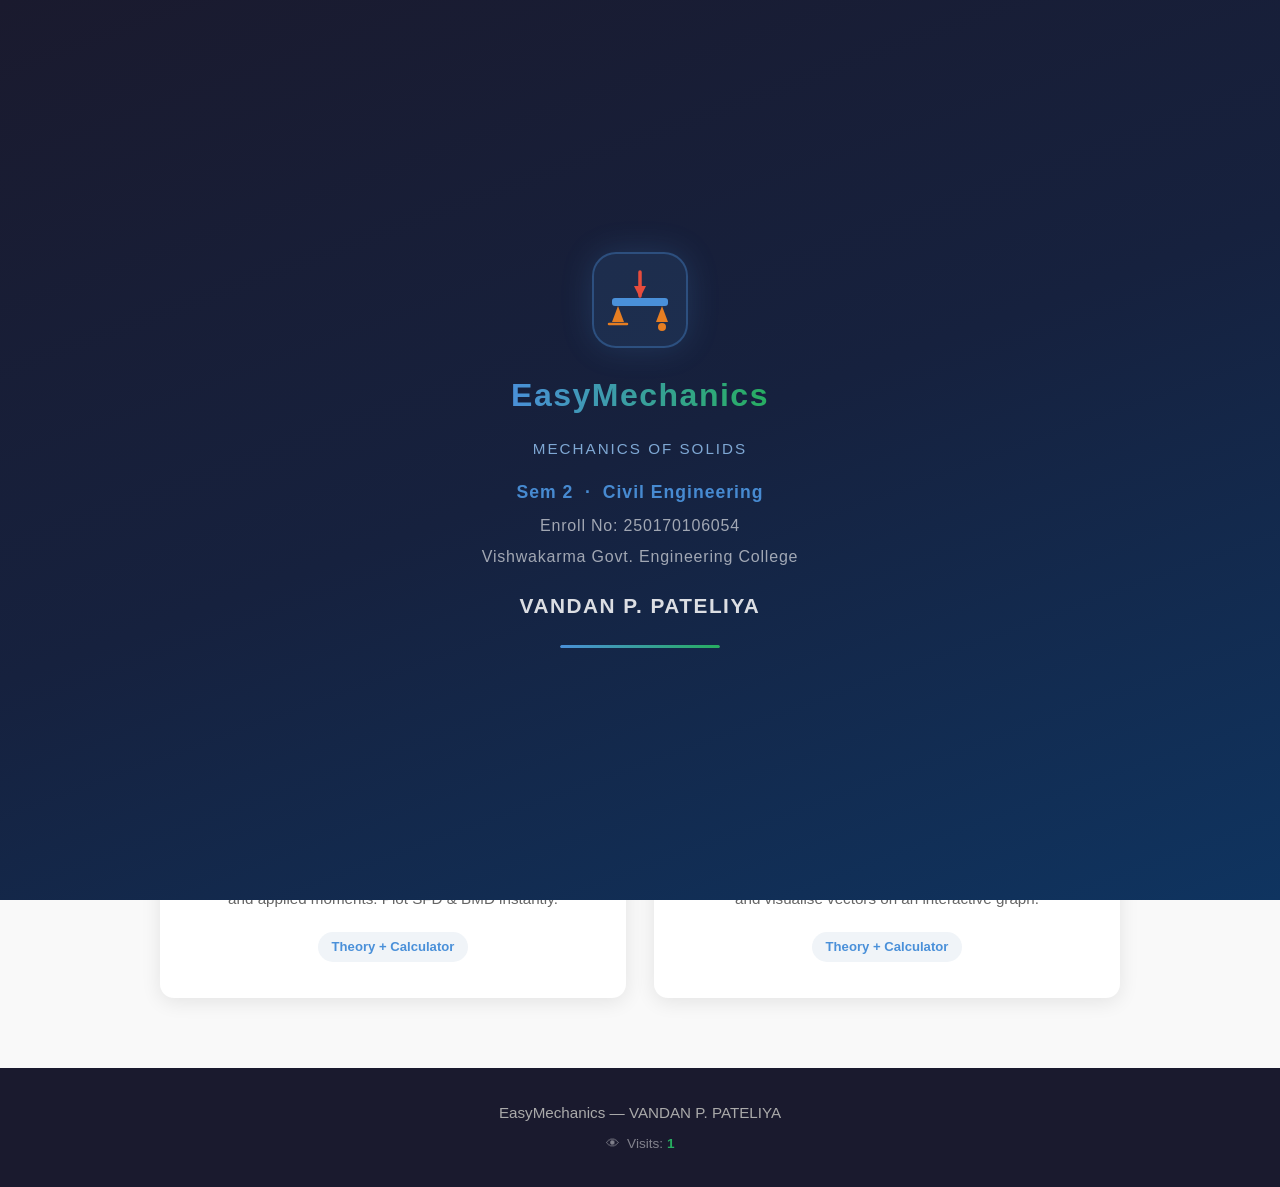
==== commit 2a5260f4: "Add files via upload" ====
--- a/index.html
+++ b/index.html
@@ -7,6 +7,36 @@
   <link rel="stylesheet" href="style.css"/>
 </head>
 <body>
+
+  <!-- ── SPLASH SCREEN ── -->
+  <div id="splash">
+    <div class="splash-inner">
+      <div class="splash-icon">
+        <svg width="72" height="72" viewBox="0 0 72 72" fill="none" xmlns="http://www.w3.org/2000/svg">
+          <!-- beam -->
+          <rect x="8" y="34" width="56" height="8" rx="3" fill="#4a90d9"/>
+          <!-- point load arrow -->
+          <line x1="36" y1="8" x2="36" y2="32" stroke="#e74c3c" stroke-width="3.5" stroke-linecap="round"/>
+          <polygon points="36,34 30,22 42,22" fill="#e74c3c"/>
+          <!-- pin support left -->
+          <polygon points="14,42 8,58 20,58" fill="#e67e22"/>
+          <line x1="5" y1="60" x2="23" y2="60" stroke="#e67e22" stroke-width="2.5" stroke-linecap="round"/>
+          <!-- roller support right -->
+          <polygon points="58,42 52,58 64,58" fill="#e67e22"/>
+          <circle cx="58" cy="63" r="4" fill="#e67e22"/>
+        </svg>
+      </div>
+      <h1 class="splash-title">EasyMechanics</h1>
+      <p class="splash-sub">Mechanics of Solids</p>
+      <div class="splash-info">
+        <span>Sem 2 &nbsp;·&nbsp; Civil Engineering</span>
+        <span>Enroll No: 250170106054</span>
+        <span>Vishwakarma Govt. Engineering College</span>
+      </div>
+      <p class="splash-credit">VANDAN P. PATELIYA</p>
+      <div class="splash-bar"><div class="splash-fill"></div></div>
+    </div>
+  </div>
 
   <nav class="navbar">
     <a href="index.html" class="logo">EasyMechanics</a>
@@ -52,13 +82,28 @@
 
   <footer class="footer">
     <p>EasyMechanics — VANDAN P. PATELIYA</p>
-    <div class="visit-counter">
-      <span class="vc-icon">👁️</span>
-      Site visits: <strong id="visitCount">—</strong>
-    </div>
+    <p class="footer-visits">👁 &nbsp;Visits: <span id="footerVisitCount">0</span></p>
   </footer>
 
-  <script src="visit-count.js"></script>
   <script>function toggleNav(){document.getElementById('navMenu').classList.toggle('open');}</script>
+  <script>
+    (function () {
+      // ── Visit counter ──
+      var visits = parseInt(localStorage.getItem('em_visits') || '0') + 1;
+      localStorage.setItem('em_visits', visits);
+      document.getElementById('footerVisitCount').textContent = visits;
+
+      // ── Splash: 5s auto-dismiss, tap to skip ──
+      var splash = document.getElementById('splash');
+
+      function dismiss() {
+        splash.classList.add('splash-hide');
+        setTimeout(function () { splash.style.display = 'none'; }, 500);
+      }
+
+      setTimeout(dismiss, 5000);
+      splash.addEventListener('click', dismiss);
+    })();
+  </script>
 </body>
 </html>
--- a/style.css
+++ b/style.css
@@ -1003,26 +1003,151 @@
   }
 }
 
-/* ── VISIT COUNTER ── */
-.visit-counter {
-  display: inline-flex;
+/* ══════════════════════════════════
+   SPLASH SCREEN
+══════════════════════════════════ */
+#splash {
+  position: fixed;
+  inset: 0;
+  background: linear-gradient(160deg, #1a1a2e 0%, #16213e 50%, #0f3460 100%);
+  display: flex;
   align-items: center;
-  gap: 7px;
-  margin-top: 12px;
+  justify-content: center;
+  z-index: 9999;
+  transition: opacity 0.5s ease, transform 0.5s ease;
+}
+
+#splash.splash-hide {
+  opacity: 0;
+  transform: scale(1.04);
+  pointer-events: none;
+}
+
+.splash-inner {
+  text-align: center;
+  display: flex;
+  flex-direction: column;
+  align-items: center;
+  gap: 14px;
+  animation: splashFadeIn 0.6s ease forwards;
+}
+
+@keyframes splashFadeIn {
+  from { opacity: 0; transform: translateY(18px); }
+  to   { opacity: 1; transform: translateY(0); }
+}
+
+.splash-icon {
+  width: 96px;
+  height: 96px;
   background: rgba(74, 144, 217, 0.12);
-  border: 1px solid rgba(74, 144, 217, 0.3);
-  border-radius: 20px;
-  padding: 5px 16px;
-  font-size: 0.82rem;
-  color: #7ab8e8;
-  letter-spacing: 0.3px;
-}
-
-.visit-counter .vc-icon {
+  border: 2px solid rgba(74, 144, 217, 0.35);
+  border-radius: 24px;
+  display: flex;
+  align-items: center;
+  justify-content: center;
+  margin-bottom: 6px;
+  box-shadow: 0 0 32px rgba(74, 144, 217, 0.2);
+  animation: iconPulse 2s ease-in-out infinite;
+}
+
+@keyframes iconPulse {
+  0%, 100% { box-shadow: 0 0 24px rgba(74, 144, 217, 0.2); }
+  50%       { box-shadow: 0 0 48px rgba(74, 144, 217, 0.45); }
+}
+
+.splash-title {
+  font-size: 2rem;
+  font-weight: 700;
+  letter-spacing: 1.5px;
+  background: linear-gradient(90deg, #4a90d9, #27ae60);
+  -webkit-background-clip: text;
+  -webkit-text-fill-color: transparent;
+  background-clip: text;
+  margin: 0;
+}
+
+.splash-sub {
   font-size: 0.95rem;
-}
-
-.visit-counter strong {
-  color: #4a90d9;
+  color: #7fa8d4;
+  margin: 0;
+  letter-spacing: 2px;
+  text-transform: uppercase;
+}
+
+/* Loading bar */
+.splash-bar {
+  width: 160px;
+  height: 3px;
+  background: rgba(255,255,255,0.1);
+  border-radius: 99px;
+  overflow: hidden;
+  margin-top: 8px;
+}
+
+.splash-fill {
+  height: 100%;
+  width: 0%;
+  background: linear-gradient(90deg, #4a90d9, #27ae60);
+  border-radius: 99px;
+  animation: splashLoad 5s linear forwards;
+}
+
+@keyframes splashLoad {
+  0%   { width: 0%; }
+  100% { width: 100%; }
+}
+
+.splash-credit {
+  font-size: 1.3rem;
   font-weight: 700;
-}
+  color: rgba(255,255,255,0.85);
+  letter-spacing: 1.5px;
+  text-transform: uppercase;
+  margin: 0;
+  margin-top: 4px;
+}
+
+/* splash info block */
+.splash-info {
+  display: flex;
+  flex-direction: column;
+  align-items: center;
+  gap: 4px;
+  margin-top: 2px;
+}
+
+.splash-info span {
+  font-size: 1rem;
+  color: rgba(255,255,255,0.6);
+  letter-spacing: 0.8px;
+}
+
+.splash-info span:first-child {
+  color: rgba(74,144,217,0.95);
+  font-weight: 700;
+  font-size: 1.1rem;
+  letter-spacing: 1px;
+}
+
+/* cursor pointer on splash */
+#splash { cursor: pointer; }
+
+/* splash countdown timer */
+.splash-timer {
+  font-size: 0.78rem;
+  color: rgba(255, 255, 255, 0.35);
+  margin: 4px 0 0;
+  letter-spacing: 0.8px;
+}
+
+/* footer visit count */
+.footer-visits {
+  margin-top: 6px;
+  font-size: 0.85rem;
+  color: rgba(255,255,255,0.45);
+}
+.footer-visits span {
+  color: #27ae60;
+  font-weight: 700;
+}
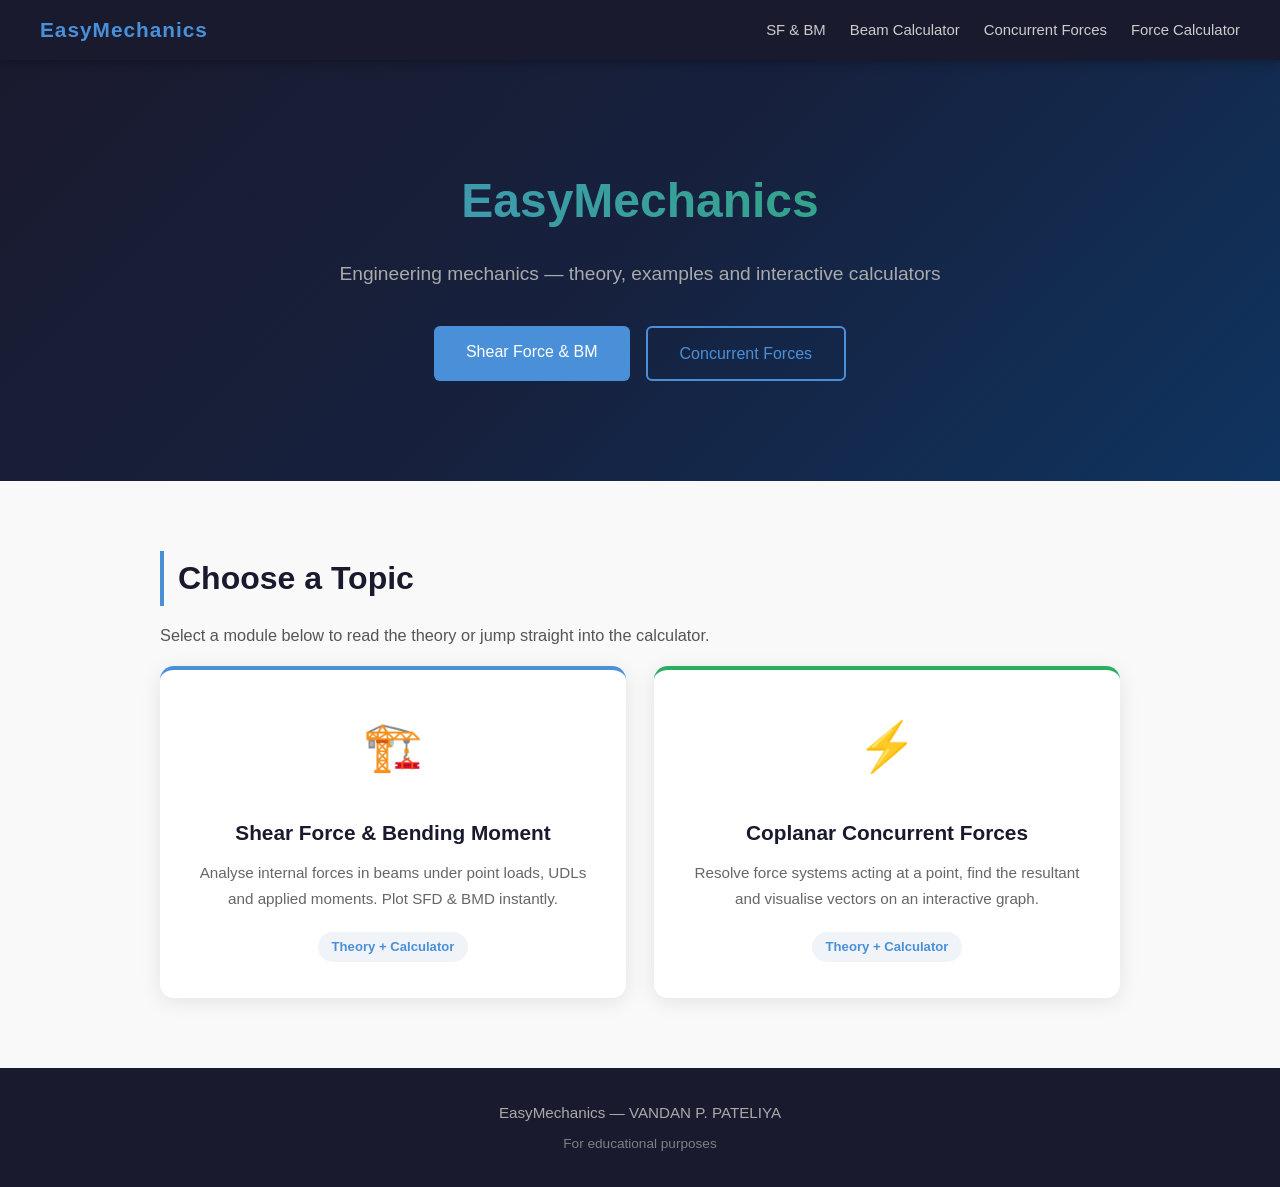
==== commit 884ecba8: "Add files via upload" ====
--- a/index.html
+++ b/index.html
@@ -5,37 +5,65 @@
   <meta name="viewport" content="width=device-width, initial-scale=1.0"/>
   <title>EasyMechanics</title>
   <link rel="stylesheet" href="style.css"/>
+  <style>
+    /* ── SPLASH SCREEN ── */
+    #splash {
+      position: fixed; inset: 0;
+      background: #1a1a2e;
+      display: flex; flex-direction: column;
+      align-items: center; justify-content: center;
+      z-index: 9999;
+      animation: splashFade 0.6s ease 4.5s forwards;
+    }
+    #splash .splash-by {
+      font-size: clamp(1rem, 3.5vw, 1.5rem); color: #aaa; letter-spacing: 4px;
+      text-transform: uppercase; margin-bottom: 14px;
+      animation: slideUp 0.6s ease 0.3s both;
+    }
+    #splash .splash-name {
+      font-size: clamp(1.8rem, 7vw, 3.5rem);
+      font-weight: 800; letter-spacing: 2px;
+      background: linear-gradient(90deg, #4a90d9, #27ae60);
+      -webkit-background-clip: text; -webkit-text-fill-color: transparent;
+      background-clip: text;
+      animation: slideUp 0.7s ease 0.5s both;
+      text-align: center; padding: 0 16px;
+    }
+    #splash .splash-sub {
+      font-size: clamp(0.85rem, 2.8vw, 1.2rem); color: #aaa; margin-top: 8px;
+      letter-spacing: 1px; text-align: center; padding: 0 20px;
+      animation: slideUp 0.7s ease 0.8s both;
+    }
+    #splash .splash-bar {
+      width: 0; height: 3px; margin-top: 32px;
+      background: linear-gradient(90deg, #4a90d9, #27ae60);
+      border-radius: 2px;
+      animation: barGrow 1.6s ease 0.9s both;
+    }
+    @keyframes slideUp {
+      from { opacity: 0; transform: translateY(20px); }
+      to   { opacity: 1; transform: translateY(0); }
+    }
+    @keyframes barGrow {
+      from { width: 0; }
+      to   { width: 180px; }
+    }
+    @keyframes splashFade {
+      to { opacity: 0; pointer-events: none; }
+    }
+  </style>
 </head>
 <body>
 
-  <!-- ── SPLASH SCREEN ── -->
+  <!-- SPLASH -->
   <div id="splash">
-    <div class="splash-inner">
-      <div class="splash-icon">
-        <svg width="72" height="72" viewBox="0 0 72 72" fill="none" xmlns="http://www.w3.org/2000/svg">
-          <!-- beam -->
-          <rect x="8" y="34" width="56" height="8" rx="3" fill="#4a90d9"/>
-          <!-- point load arrow -->
-          <line x1="36" y1="8" x2="36" y2="32" stroke="#e74c3c" stroke-width="3.5" stroke-linecap="round"/>
-          <polygon points="36,34 30,22 42,22" fill="#e74c3c"/>
-          <!-- pin support left -->
-          <polygon points="14,42 8,58 20,58" fill="#e67e22"/>
-          <line x1="5" y1="60" x2="23" y2="60" stroke="#e67e22" stroke-width="2.5" stroke-linecap="round"/>
-          <!-- roller support right -->
-          <polygon points="58,42 52,58 64,58" fill="#e67e22"/>
-          <circle cx="58" cy="63" r="4" fill="#e67e22"/>
-        </svg>
-      </div>
-      <h1 class="splash-title">EasyMechanics</h1>
-      <p class="splash-sub">Mechanics of Solids</p>
-      <div class="splash-info">
-        <span>Sem 2 &nbsp;·&nbsp; Civil Engineering</span>
-        <span>Enroll No: 250170106054</span>
-        <span>Vishwakarma Govt. Engineering College</span>
-      </div>
-      <p class="splash-credit">VANDAN P. PATELIYA</p>
-      <div class="splash-bar"><div class="splash-fill"></div></div>
-    </div>
+    <span class="splash-by">Prepared by</span>
+    <span class="splash-name">VANDAN P. PATELIYA</span>
+    <span class="splash-sub">EN No. 250170106054</span>
+    <span class="splash-sub">2nd Sem · Civil Engineering Department</span>
+    <span class="splash-sub">vishwakarma government engineering college</span>
+    <span class="splash-sub">subject-mechanics of solids</span>
+    <div class="splash-bar"></div>
   </div>
 
   <nav class="navbar">
@@ -82,28 +110,13 @@
 
   <footer class="footer">
     <p>EasyMechanics — VANDAN P. PATELIYA</p>
-    <p class="footer-visits">👁 &nbsp;Visits: <span id="footerVisitCount">0</span></p>
+    <p style="margin-top:6px;font-size:0.85rem;opacity:0.7;">For educational purposes</p>
   </footer>
 
-  <script>function toggleNav(){document.getElementById('navMenu').classList.toggle('open');}</script>
   <script>
-    (function () {
-      // ── Visit counter ──
-      var visits = parseInt(localStorage.getItem('em_visits') || '0') + 1;
-      localStorage.setItem('em_visits', visits);
-      document.getElementById('footerVisitCount').textContent = visits;
-
-      // ── Splash: 5s auto-dismiss, tap to skip ──
-      var splash = document.getElementById('splash');
-
-      function dismiss() {
-        splash.classList.add('splash-hide');
-        setTimeout(function () { splash.style.display = 'none'; }, 500);
-      }
-
-      setTimeout(dismiss, 5000);
-      splash.addEventListener('click', dismiss);
-    })();
+    function toggleNav(){document.getElementById('navMenu').classList.toggle('open');}
+    // Remove splash from DOM after animation completes
+    setTimeout(function(){ var s = document.getElementById('splash'); if(s) s.remove(); }, 5500);
   </script>
 </body>
 </html>
--- a/style.css
+++ b/style.css
@@ -1,8 +1,4 @@
-* {
-  margin: 0;
-  padding: 0;
-  box-sizing: border-box;
-}
+* { margin: 0; padding: 0; box-sizing: border-box; }
 
 body {
   font-family: 'Segoe UI', Tahoma, Geneva, Verdana, sans-serif;
@@ -13,1141 +9,308 @@
 
 /* ── NAVBAR ── */
 .navbar {
-  position: sticky;
-  top: 0;
+  position: sticky; top: 0;
   background: #1a1a2e;
-  display: flex;
-  align-items: center;
-  justify-content: space-between;
-  padding: 0 40px;
-  height: 60px;
-  z-index: 100;
-  box-shadow: 0 2px 10px rgba(0, 0, 0, 0.3);
-}
-
-.navbar .logo {
-  color: #4a90d9;
-  font-size: 1.3rem;
-  font-weight: 700;
-  letter-spacing: 1px;
-  text-decoration: none;
-}
-
-.navbar ul {
-  list-style: none;
-  display: flex;
-  gap: 24px;
-}
-
-.navbar ul a {
-  color: #ccc;
-  text-decoration: none;
-  font-size: 0.93rem;
-  transition: color 0.2s;
-}
-
-.navbar ul a:hover,
-.nav-active {
-  color: #4a90d9 !important;
-  font-weight: 600;
-}
-
-.nav-toggle {
-  display: none;
-  background: none;
-  border: none;
-  color: #ccc;
-  font-size: 1.6rem;
-  cursor: pointer;
-}
+  display: flex; align-items: center; justify-content: space-between;
+  padding: 0 40px; height: 60px;
+  z-index: 100; box-shadow: 0 2px 10px rgba(0,0,0,0.3);
+}
+.navbar .logo { color: #4a90d9; font-size: 1.3rem; font-weight: 700; letter-spacing: 1px; text-decoration: none; }
+.navbar ul { list-style: none; display: flex; gap: 24px; }
+.navbar ul a { color: #ccc; text-decoration: none; font-size: 0.93rem; transition: color 0.2s; }
+.navbar ul a:hover, .nav-active { color: #4a90d9 !important; font-weight: 600; }
+.nav-toggle { display: none; background: none; border: none; color: #ccc; font-size: 1.6rem; cursor: pointer; }
 
 /* ── HERO ── */
 .hero {
   background: linear-gradient(135deg, #1a1a2e 0%, #16213e 50%, #0f3460 100%);
-  color: white;
-  text-align: center;
-  padding: 100px 20px;
-}
-
+  color: white; text-align: center; padding: 100px 20px;
+}
 .hero h1 {
-  font-size: 3rem;
-  margin-bottom: 16px;
+  font-size: 3rem; margin-bottom: 16px;
   background: linear-gradient(90deg, #4a90d9, #27ae60);
-  -webkit-background-clip: text;
-  -webkit-text-fill-color: transparent;
-  background-clip: text;
-}
-
-.hero p {
-  font-size: 1.2rem;
-  color: #aaa;
-  margin-bottom: 36px;
-}
-
-.hero-btns {
-  display: flex;
-  gap: 16px;
-  justify-content: center;
-  flex-wrap: wrap;
-}
+  -webkit-background-clip: text; -webkit-text-fill-color: transparent; background-clip: text;
+}
+.hero p { font-size: 1.2rem; color: #aaa; margin-bottom: 36px; }
+.hero-btns { display: flex; gap: 16px; justify-content: center; flex-wrap: wrap; }
 
 .calc-hero {
   background: linear-gradient(135deg, #1a1a2e 0%, #0f3460 100%);
-  color: white;
-  text-align: center;
-  padding: 56px 20px 48px;
-}
-
+  color: white; text-align: center; padding: 56px 20px 48px;
+}
 .calc-hero h1 {
-  font-size: 2.4rem;
-  margin-bottom: 10px;
+  font-size: 2.4rem; margin-bottom: 10px;
   background: linear-gradient(90deg, #4a90d9, #27ae60);
-  -webkit-background-clip: text;
-  -webkit-text-fill-color: transparent;
-  background-clip: text;
-}
-
-.calc-hero p {
-  color: #aaa;
-  font-size: 1rem;
-}
+  -webkit-background-clip: text; -webkit-text-fill-color: transparent; background-clip: text;
+}
+.calc-hero p { color: #aaa; font-size: 1rem; }
 
 /* ── BUTTONS ── */
 .btn {
-  background: #4a90d9;
-  color: white;
-  padding: 12px 32px;
-  border: none;
-  border-radius: 6px;
-  font-size: 1rem;
-  cursor: pointer;
-  text-decoration: none;
-  display: inline-block;
-  transition: background 0.2s, transform 0.1s;
-}
-
-.btn:hover {
-  background: #357abd;
-  transform: translateY(-1px);
-}
-
+  background: #4a90d9; color: white;
+  padding: 12px 32px; border: none; border-radius: 6px;
+  font-size: 1rem; cursor: pointer; text-decoration: none;
+  display: inline-block; transition: background 0.2s, transform 0.1s;
+}
+.btn:hover { background: #357abd; transform: translateY(-1px); }
 .btn-outline {
-  background: transparent;
-  border: 2px solid #4a90d9;
-  color: #4a90d9;
-}
-
-.btn-outline:hover {
-  background: #4a90d9;
-  color: white;
-  transform: translateY(-1px);
-}
-
+  background: transparent; border: 2px solid #4a90d9; color: #4a90d9;
+}
+.btn-outline:hover { background: #4a90d9; color: white; transform: translateY(-1px); }
 .btn-clear {
-  background: transparent;
-  border: 2px solid #aaa;
-  color: #777;
-}
-
-.btn-clear:hover {
-  border-color: #e74c3c;
-  color: #e74c3c;
-  background: transparent;
-  transform: none;
-}
-
-.btn-sm {
-  padding: 7px 16px;
-  font-size: 0.88rem;
-}
-
-.btn-pl {
-  background: #e74c3c;
-  color: white;
-}
-
-.btn-pl:hover {
-  background: #c0392b;
-}
-
-.btn-udl {
-  background: #27ae60;
-  color: white;
-}
-
-.btn-udl:hover {
-  background: #1e8449;
-}
-
-.btn-mom {
-  background: #8e44ad;
-  color: white;
-}
-
-.btn-mom:hover {
-  background: #6c3483;
-}
+  background: transparent; border: 2px solid #aaa; color: #777;
+}
+.btn-clear:hover { border-color: #e74c3c; color: #e74c3c; background: transparent; transform: none; }
+.btn-sm { padding: 7px 16px; font-size: 0.88rem; }
+.btn-pl  { background: #e74c3c; color: white; } .btn-pl:hover  { background: #c0392b; }
+.btn-udl { background: #27ae60; color: white; } .btn-udl:hover { background: #1e8449; }
+.btn-mom { background: #8e44ad; color: white; } .btn-mom:hover { background: #6c3483; }
 
 /* ── SECTIONS ── */
-.section {
-  padding: 70px 20px;
-}
-
-.section.alt {
-  background: #f0f4f8;
-}
-
-.container {
-  max-width: 960px;
-  margin: 0 auto;
-}
-
-.section h2 {
-  font-size: 2rem;
-  color: #1a1a2e;
-  margin-bottom: 16px;
-  border-left: 4px solid #4a90d9;
-  padding-left: 14px;
-}
-
-.section h3 {
-  font-size: 1.15rem;
-  color: #333;
-  margin: 28px 0 10px;
-}
-
-.section p {
-  color: #555;
-  margin-bottom: 14px;
-  font-size: 1.02rem;
-}
+.section { padding: 70px 20px; }
+.section.alt { background: #f0f4f8; }
+.container { max-width: 960px; margin: 0 auto; }
+.section h2 { font-size: 2rem; color: #1a1a2e; margin-bottom: 16px; border-left: 4px solid #4a90d9; padding-left: 14px; }
+.section h3 { font-size: 1.15rem; color: #333; margin: 28px 0 10px; }
+.section p  { color: #555; margin-bottom: 14px; font-size: 1.02rem; }
 
 /* ── TOPIC CARDS (landing) ── */
-.topic-cards {
-  display: grid;
-  grid-template-columns: repeat(auto-fit, minmax(280px, 1fr));
-  gap: 28px;
-  margin-top: 16px;
-}
-
+.topic-cards { display: grid; grid-template-columns: repeat(auto-fit, minmax(280px, 1fr)); gap: 28px; margin-top: 16px; }
 .topic-card {
-  background: white;
-  border-radius: 14px;
-  padding: 36px 28px;
-  box-shadow: 0 4px 20px rgba(0, 0, 0, 0.09);
-  text-align: center;
-  transition: transform 0.2s, box-shadow 0.2s;
-  text-decoration: none;
-  color: inherit;
+  background: white; border-radius: 14px; padding: 36px 28px;
+  box-shadow: 0 4px 20px rgba(0,0,0,0.09); text-align: center;
+  transition: transform 0.2s, box-shadow 0.2s; text-decoration: none; color: inherit;
   border-top: 4px solid #4a90d9;
 }
-
-.topic-card:nth-child(2) {
-  border-top-color: #27ae60;
-}
-
-.topic-card:hover {
-  transform: translateY(-6px);
-  box-shadow: 0 8px 28px rgba(0, 0, 0, 0.13);
-}
-
-.topic-icon {
-  font-size: 3rem;
-  margin-bottom: 16px;
-}
-
-.topic-card h3 {
-  font-size: 1.3rem;
-  color: #1a1a2e;
-  margin-bottom: 10px;
-}
-
-.topic-card p {
-  font-size: 0.95rem;
-  color: #666;
-  margin: 0 0 20px;
-}
-
-.topic-card .tag {
-  display: inline-block;
-  background: #f0f4f8;
-  color: #4a90d9;
-  border-radius: 20px;
-  padding: 4px 14px;
-  font-size: 0.82rem;
-  font-weight: 600;
-}
+.topic-card:nth-child(2) { border-top-color: #27ae60; }
+.topic-card:hover { transform: translateY(-6px); box-shadow: 0 8px 28px rgba(0,0,0,0.13); }
+.topic-icon { font-size: 3rem; margin-bottom: 16px; }
+.topic-card h3 { font-size: 1.3rem; color: #1a1a2e; margin-bottom: 10px; }
+.topic-card p  { font-size: 0.95rem; color: #666; margin: 0 0 20px; }
+.topic-card .tag { display: inline-block; background: #f0f4f8; color: #4a90d9; border-radius: 20px; padding: 4px 14px; font-size: 0.82rem; font-weight: 600; }
 
 /* ── CARDS ── */
-.cards {
-  display: grid;
-  grid-template-columns: repeat(auto-fit, minmax(200px, 1fr));
-  gap: 24px;
-  margin: 28px 0 36px;
-}
-
-.card {
-  background: white;
-  border-radius: 10px;
-  padding: 28px 22px;
-  box-shadow: 0 2px 12px rgba(0, 0, 0, 0.08);
-  text-align: center;
-  transition: transform 0.2s;
-}
-
-.card:hover {
-  transform: translateY(-4px);
-}
-
-.card-icon {
-  font-size: 2.4rem;
-  margin-bottom: 12px;
-}
-
-.card h3 {
-  margin: 0 0 10px;
-  color: #1a1a2e;
-  font-size: 1rem;
-}
-
-.card p {
-  font-size: 0.93rem;
-  color: #666;
-  margin: 0;
-}
+.cards { display: grid; grid-template-columns: repeat(auto-fit, minmax(200px, 1fr)); gap: 24px; margin: 28px 0 36px; }
+.card { background: white; border-radius: 10px; padding: 28px 22px; box-shadow: 0 2px 12px rgba(0,0,0,0.08); text-align: center; transition: transform 0.2s; }
+.card:hover { transform: translateY(-4px); }
+.card-icon { font-size: 2.4rem; margin-bottom: 12px; }
+.card h3 { margin: 0 0 10px; color: #1a1a2e; font-size: 1rem; }
+.card p  { font-size: 0.93rem; color: #666; margin: 0; }
 
 /* ── FORMULA BOX ── */
 .formula-box {
-  background: #1a1a2e;
-  color: #4a90d9;
-  border-radius: 8px;
-  padding: 16px 22px;
-  font-size: 1.05rem;
-  font-family: 'Courier New', monospace;
-  margin: 14px 0 20px;
-  border-left: 4px solid #4a90d9;
-  line-height: 1.9;
+  background: #1a1a2e; color: #4a90d9; border-radius: 8px;
+  padding: 16px 22px; font-size: 1.05rem; font-family: 'Courier New', monospace;
+  margin: 14px 0 20px; border-left: 4px solid #4a90d9; line-height: 1.9;
 }
 
 /* ── LIST ── */
-.list {
-  padding-left: 22px;
-  color: #555;
-}
-
-.list li {
-  margin-bottom: 8px;
-}
+.list { padding-left: 22px; color: #555; }
+.list li { margin-bottom: 8px; }
 
 /* ── BEAM DIAGRAM ── */
-.beam-diagram {
-  background: white;
-  border-radius: 10px;
-  padding: 20px;
-  margin-top: 24px;
-  box-shadow: 0 2px 10px rgba(0, 0, 0, 0.07);
-}
-
-.beam-diagram svg {
-  width: 100%;
-  height: auto;
-}
+.beam-diagram { background: white; border-radius: 10px; padding: 20px; margin-top: 24px; box-shadow: 0 2px 10px rgba(0,0,0,0.07); }
+.beam-diagram svg { width: 100%; height: auto; }
 
 /* ── RELATION GRID ── */
-.relation-grid {
-  display: grid;
-  grid-template-columns: repeat(auto-fit, minmax(200px, 1fr));
-  gap: 20px;
-  margin: 16px 0 24px;
-}
-
-.relation-item {
-  background: white;
-  border-radius: 8px;
-  padding: 20px;
-  box-shadow: 0 2px 8px rgba(0, 0, 0, 0.07);
-  border-top: 3px solid #27ae60;
-}
-
-.relation-item .math {
-  display: block;
-  font-family: 'Courier New', monospace;
-  font-size: 1.05rem;
-  color: #27ae60;
-  margin-bottom: 10px;
-  font-weight: 600;
-}
-
-.relation-item p {
-  font-size: 0.9rem;
-  margin: 0;
-}
+.relation-grid { display: grid; grid-template-columns: repeat(auto-fit, minmax(200px, 1fr)); gap: 20px; margin: 16px 0 24px; }
+.relation-item { background: white; border-radius: 8px; padding: 20px; box-shadow: 0 2px 8px rgba(0,0,0,0.07); border-top: 3px solid #27ae60; }
+.relation-item .math { display: block; font-family: 'Courier New', monospace; font-size: 1.05rem; color: #27ae60; margin-bottom: 10px; font-weight: 600; }
+.relation-item p { font-size: 0.9rem; margin: 0; }
 
 /* ── TABS ── */
-.diagram-tabs {
-  display: flex;
-  gap: 12px;
-  margin-bottom: 24px;
-  flex-wrap: wrap;
-}
-
-.tab-btn {
-  padding: 10px 22px;
-  border: 2px solid #4a90d9;
-  background: transparent;
-  color: #4a90d9;
-  border-radius: 6px;
-  cursor: pointer;
-  font-size: 0.95rem;
-  transition: all 0.2s;
-}
-
-.tab-btn.active,
-.tab-btn:hover {
-  background: #4a90d9;
-  color: white;
-}
-
-.tab-content {
-  display: none;
-}
-
-.tab-content.active {
-  display: block;
-}
-
-.diagram-grid {
-  display: grid;
-  grid-template-columns: repeat(auto-fit, minmax(240px, 1fr));
-  gap: 20px;
-}
-
-.diagram-box {
-  background: white;
-  border-radius: 10px;
-  padding: 18px;
-  box-shadow: 0 2px 10px rgba(0, 0, 0, 0.07);
-}
-
-.diagram-box h4 {
-  color: #1a1a2e;
-  margin-bottom: 12px;
-  font-size: 0.95rem;
-  text-align: center;
-}
-
-.diagram-box svg {
-  width: 100%;
-  height: auto;
-}
+.diagram-tabs { display: flex; gap: 12px; margin-bottom: 24px; flex-wrap: wrap; }
+.tab-btn { padding: 10px 22px; border: 2px solid #4a90d9; background: transparent; color: #4a90d9; border-radius: 6px; cursor: pointer; font-size: 0.95rem; transition: all 0.2s; }
+.tab-btn.active, .tab-btn:hover { background: #4a90d9; color: white; }
+.tab-content { display: none; }
+.tab-content.active { display: block; }
+.diagram-grid { display: grid; grid-template-columns: repeat(auto-fit, minmax(240px, 1fr)); gap: 20px; }
+.diagram-box { background: white; border-radius: 10px; padding: 18px; box-shadow: 0 2px 10px rgba(0,0,0,0.07); }
+.diagram-box h4 { color: #1a1a2e; margin-bottom: 12px; font-size: 0.95rem; text-align: center; }
+.diagram-box svg { width: 100%; height: auto; }
 
 /* ── CALCULATOR INPUTS ── */
 .beam-config {
-  display: flex;
-  gap: 24px;
-  flex-wrap: wrap;
-  background: white;
-  border-radius: 10px;
-  padding: 24px 28px;
-  box-shadow: 0 2px 12px rgba(0, 0, 0, 0.08);
-  margin-bottom: 24px;
-}
-
-.beam-config .input-group {
-  flex: 1;
-  min-width: 180px;
-}
-
-.input-group {
-  display: flex;
-  flex-direction: column;
-  gap: 6px;
-}
-
-.input-group label {
-  font-size: 0.9rem;
-  color: #555;
-  font-weight: 600;
-}
-
-.input-group input,
-.input-group select {
-  padding: 10px 14px;
-  border: 2px solid #ddd;
-  border-radius: 6px;
-  font-size: 1rem;
-  outline: none;
-  background: white;
-  transition: border-color 0.2s;
-}
-
-.input-group input:focus,
-.input-group select:focus {
-  border-color: #4a90d9;
-}
-
-.loads-header {
-  display: flex;
-  align-items: center;
-  justify-content: space-between;
-  margin: 28px 0 12px;
-  flex-wrap: wrap;
-  gap: 10px;
-}
-
-.loads-header h3 {
-  margin: 0;
-}
-
-.add-btns {
-  display: flex;
-  gap: 8px;
-  flex-wrap: wrap;
-}
+  display: flex; gap: 24px; flex-wrap: wrap;
+  background: white; border-radius: 10px; padding: 24px 28px;
+  box-shadow: 0 2px 12px rgba(0,0,0,0.08); margin-bottom: 24px;
+}
+.beam-config .input-group { flex: 1; min-width: 180px; }
+.input-group { display: flex; flex-direction: column; gap: 6px; }
+.input-group label { font-size: 0.9rem; color: #555; font-weight: 600; }
+.input-group input, .input-group select {
+  padding: 10px 14px; border: 2px solid #ddd; border-radius: 6px;
+  font-size: 1rem; outline: none; background: white; transition: border-color 0.2s;
+}
+.input-group input:focus, .input-group select:focus { border-color: #4a90d9; }
+
+.loads-header { display: flex; align-items: center; justify-content: space-between; margin: 28px 0 12px; flex-wrap: wrap; gap: 10px; }
+.loads-header h3 { margin: 0; }
+.add-btns { display: flex; gap: 8px; flex-wrap: wrap; }
 
 .load-row {
-  display: flex;
-  flex-wrap: wrap;
-  gap: 12px;
-  align-items: flex-end;
-  background: white;
-  border-radius: 8px;
-  padding: 14px 18px;
-  margin-bottom: 10px;
-  box-shadow: 0 1px 6px rgba(0, 0, 0, 0.07);
-}
-
-.load-row.type-point {
-  border-left: 4px solid #e74c3c;
-}
-
-.load-row.type-udl {
-  border-left: 4px solid #27ae60;
-}
-
-.load-row.type-moment {
-  border-left: 4px solid #8e44ad;
-}
-
-.load-row .load-num {
-  width: 100%;
-  font-size: 0.8rem;
-  font-weight: 700;
-  margin-bottom: -4px;
-}
-
-.type-point .load-num {
-  color: #e74c3c;
-}
-
-.type-udl .load-num {
-  color: #27ae60;
-}
-
-.type-moment .load-num {
-  color: #8e44ad;
-}
-
-.load-row .input-group {
-  flex: 1;
-  min-width: 130px;
-}
-
-.action-btns {
-  margin-top: 20px;
-  display: flex;
-  gap: 12px;
-  flex-wrap: wrap;
-}
+  display: flex; flex-wrap: wrap; gap: 12px; align-items: flex-end;
+  background: white; border-radius: 8px; padding: 14px 18px;
+  margin-bottom: 10px; box-shadow: 0 1px 6px rgba(0,0,0,0.07);
+}
+.load-row.type-point  { border-left: 4px solid #e74c3c; }
+.load-row.type-udl    { border-left: 4px solid #27ae60; }
+.load-row.type-moment { border-left: 4px solid #8e44ad; }
+.load-row .load-num { width: 100%; font-size: 0.8rem; font-weight: 700; margin-bottom: -4px; }
+.type-point  .load-num { color: #e74c3c; }
+.type-udl    .load-num { color: #27ae60; }
+.type-moment .load-num { color: #8e44ad; }
+.load-row .input-group { flex: 1; min-width: 130px; }
+
+.action-btns { margin-top: 20px; display: flex; gap: 12px; flex-wrap: wrap; }
+
+/* ── CALCULATION STEPS ── */
+.calc-steps { margin: 24px 0 20px; }
+.steps-title { font-size: 1.05rem; color: #1a1a2e; margin-bottom: 6px; padding-left: 10px; border-left: 3px solid #27ae60; }
+.steps-note { font-size: 0.85rem; color: #555; background: #eafaf1; border-left: 3px solid #27ae60; padding: 7px 12px; border-radius: 4px; margin-bottom: 14px; }
+.step-block { background: #f7f9fc; border-radius: 8px; margin-bottom: 14px; overflow: hidden; border: 1px solid #e4eaf2; }
+.step-head { background: #1a1a2e; color: #4a90d9; font-size: 0.9rem; font-weight: 700; padding: 10px 16px; letter-spacing: 0.3px; }
+.step-body { padding: 14px 16px; }
+.step-body p { font-size: 0.93rem; color: #444; margin-bottom: 7px; }
+.step-formula { font-family: 'Courier New', monospace; background: #eef3fb; border-left: 3px solid #4a90d9; padding: 7px 12px; border-radius: 4px; font-size: 0.9rem; color: #1a1a2e; margin-bottom: 8px !important; }
+.step-highlight { background: #eafaf1; border-left: 3px solid #27ae60; padding: 8px 12px; border-radius: 4px; font-size: 0.93rem; color: #1a1a2e; margin-top: 10px !important; }
+.steps-table { width: 100%; border-collapse: collapse; font-size: 0.88rem; margin-top: 8px; }
+.steps-table th { background: #1a1a2e; color: #4a90d9; padding: 8px 10px; text-align: center; }
+.steps-table td { border: 1px solid #dde4ef; padding: 7px 10px; text-align: center; color: #444; }
+.steps-table tr:nth-child(even) td { background: #f0f4f8; }
+.steps-table td:last-child { text-align: left; font-size: 0.82rem; color: #666; }
+.steps-table tr.sf-jump td { background: #fff8e1 !important; }
+.jump-tag { display: inline-block; background: #e67e22; color: #fff; font-size: 0.72rem; font-weight: 700; border-radius: 3px; padding: 1px 5px; margin-left: 4px; vertical-align: middle; }
 
 /* ── RESULTS ── */
-.results {
-  margin-top: 24px;
-  background: white;
-  border-radius: 10px;
-  padding: 24px 28px;
-  box-shadow: 0 2px 12px rgba(0, 0, 0, 0.08);
-}
-
-.results h3 {
-  margin-bottom: 16px;
-  color: #1a1a2e;
-}
-
-.result-grid {
-  display: grid;
-  grid-template-columns: repeat(auto-fit, minmax(140px, 1fr));
-  gap: 16px;
-  margin-bottom: 16px;
-}
-
-.result-item {
-  background: #f0f4f8;
-  border-radius: 8px;
-  padding: 16px;
-  text-align: center;
-}
-
-.result-label {
-  display: block;
-  font-size: 0.85rem;
-  color: #777;
-  margin-bottom: 6px;
-}
-
-.result-value {
-  display: block;
-  font-size: 1.3rem;
-  font-weight: 700;
-  color: #4a90d9;
-}
-
-.hidden {
-  display: none;
-}
+.results { margin-top: 24px; background: white; border-radius: 10px; padding: 24px 28px; box-shadow: 0 2px 12px rgba(0,0,0,0.08); }
+.results h3 { margin-bottom: 16px; color: #1a1a2e; }
+.result-grid { display: grid; grid-template-columns: repeat(auto-fit, minmax(140px, 1fr)); gap: 16px; margin-bottom: 16px; }
+.result-item { background: #f0f4f8; border-radius: 8px; padding: 16px; text-align: center; }
+.result-label { display: block; font-size: 0.85rem; color: #777; margin-bottom: 6px; }
+.result-value { display: block; font-size: 1.3rem; font-weight: 700; color: #4a90d9; }
+.result-pos { display: block; font-size: 0.78rem; font-weight: 400; color: #888; margin-top: 3px; }
+.hidden { display: none; }
 
 /* ── TABLE ── */
-.table-wrap {
-  overflow-x: auto;
-  -webkit-overflow-scrolling: touch;
-}
-
-table {
-  width: 100%;
-  border-collapse: collapse;
-  margin-top: 8px;
-  min-width: 380px;
-}
-
-th,
-td {
-  border: 1px solid #e0e0e0;
-  padding: 9px 12px;
-  text-align: center;
-  font-size: 0.95rem;
-}
-
-th {
-  background: #1a1a2e;
-  color: #4a90d9;
-}
-
-tr:nth-child(even) td {
-  background: #f7f9fc;
-}
+.table-wrap { overflow-x: auto; -webkit-overflow-scrolling: touch; }
+table { width: 100%; border-collapse: collapse; margin-top: 8px; min-width: 380px; }
+th, td { border: 1px solid #e0e0e0; padding: 9px 12px; text-align: center; font-size: 0.95rem; }
+th { background: #1a1a2e; color: #4a90d9; }
+tr:nth-child(even) td { background: #f7f9fc; }
 
 /* ── STEPS ── */
-#steps p {
-  margin-bottom: 10px;
-  padding: 12px 16px;
-  background: #f7f9fc;
-  border-left: 3px solid #4a90d9;
-  border-radius: 4px;
-  font-size: 0.97rem;
-  color: #444;
-  line-height: 1.7;
-}
-
-#steps p.summary-step {
-  border-left-color: #27ae60;
-  background: #f0faf4;
-}
-
-#steps p.empty-msg {
-  border-left-color: #ccc;
-  background: #fafafa;
-  color: #aaa;
-}
+#steps p { margin-bottom: 10px; padding: 12px 16px; background: #f7f9fc; border-left: 3px solid #4a90d9; border-radius: 4px; font-size: 0.97rem; color: #444; line-height: 1.7; }
+#steps p.summary-step { border-left-color: #27ae60; background: #f0faf4; }
+#steps p.empty-msg    { border-left-color: #ccc; background: #fafafa; color: #aaa; }
 
 /* ── REMOVE BTN ── */
-.remove-btn {
-  background: #fee;
-  border: 1px solid #f5c6c6;
-  color: #e74c3c;
-  border-radius: 5px;
-  padding: 4px 10px;
-  cursor: pointer;
-  font-size: 0.85rem;
-  transition: background 0.2s;
-}
-
-.remove-btn:hover {
-  background: #fdd;
-}
+.remove-btn { background: #fee; border: 1px solid #f5c6c6; color: #e74c3c; border-radius: 5px; padding: 4px 10px; cursor: pointer; font-size: 0.85rem; transition: background 0.2s; }
+.remove-btn:hover { background: #fdd; }
 
 /* ── CANVAS ── */
-#canvas {
-  display: block;
-  width: 100%;
-  background: #fafafa;
-  border: 1px solid #eee;
-  border-radius: 8px;
-}
-
-#beamCanvas {
-  width: 100%;
-  border-radius: 8px;
-  background: #fff;
-  border: 1px solid #eee;
-  margin-bottom: 16px;
-  display: block;
-}
-
-#sfbmCanvas {
-  width: 100%;
-  border-radius: 8px;
-  background: #fafafa;
-  border: 1px solid #eee;
+#canvas { display: block; width: 100%; background: #fafafa; border: 1px solid #eee; border-radius: 8px; }
+#beamCanvas  { width: 100%; border-radius: 8px; background: #fff; border: 1px solid #eee; margin-bottom: 16px; display: block; }
+#sfbmCanvas  { width: 100%; border-radius: 8px; background: #fafafa; border: 1px solid #eee; }
+#sfdCanvas, #bmdCanvas {
+  display: block; width: 100%;
+  background: #fafafa; border: 1px solid #eee;
+  border-radius: 8px; margin-bottom: 8px;
+}
+.diagram-label {
+  font-size: 1rem; color: #1a1a2e; margin: 18px 0 8px;
+  padding-left: 10px; border-left: 3px solid #4a90d9;
 }
 
 /* ── BTN ROW (CF) ── */
-.btn-group-col {
-  justify-content: flex-end;
-}
-
-.btn-row {
-  display: flex;
-  gap: 10px;
-  flex-wrap: wrap;
-  align-items: center;
-}
+.btn-group-col { justify-content: flex-end; }
+.btn-row { display: flex; gap: 10px; flex-wrap: wrap; align-items: center; }
 
 /* ── FOOTER ── */
-.footer {
-  background: #1a1a2e;
-  color: #aaa;
-  text-align: center;
-  padding: 32px 20px;
-  font-size: 0.95rem;
-}
+.footer { background: #1a1a2e; color: #aaa; text-align: center; padding: 32px 20px; font-size: 0.95rem; }
 
 /* ══════════════════════════════════
    RESPONSIVE
 ══════════════════════════════════ */
 @media (max-width: 768px) {
-  .nav-toggle {
-    display: block;
+  .nav-toggle { display: block; }
+  .navbar { position: relative; padding: 0 20px; height: 54px; }
+  .navbar .logo { font-size: 1.1rem; }
+  .navbar ul {
+    display: none; flex-direction: column;
+    position: absolute; top: 54px; left: 0; right: 0;
+    background: #1a1a2e; padding: 12px 20px 18px; gap: 14px;
+    box-shadow: 0 4px 12px rgba(0,0,0,0.3); z-index: 99;
   }
-
-  .navbar {
-    position: relative;
-    padding: 0 20px;
-    height: 54px;
-  }
-
-  .navbar .logo {
-    font-size: 1.1rem;
-  }
-
-  .navbar ul {
-    display: none;
-    flex-direction: column;
-    position: absolute;
-    top: 54px;
-    left: 0;
-    right: 0;
-    background: #1a1a2e;
-    padding: 12px 20px 18px;
-    gap: 14px;
-    box-shadow: 0 4px 12px rgba(0, 0, 0, 0.3);
-    z-index: 99;
-  }
-
-  .navbar ul.open {
-    display: flex;
-  }
-
-  .hero {
-    padding: 70px 16px;
-  }
-
-  .hero h1 {
-    font-size: 2.2rem;
-  }
-
-  .hero p {
-    font-size: 1rem;
-  }
-
-  .calc-hero {
-    padding: 40px 16px 32px;
-  }
-
-  .calc-hero h1 {
-    font-size: 1.9rem;
-  }
-
-  .section {
-    padding: 48px 16px;
-  }
-
-  .section h2 {
-    font-size: 1.6rem;
-  }
-
-  .beam-config {
-    padding: 18px 16px;
-    gap: 16px;
-  }
-
-  .results {
-    padding: 20px 16px;
-  }
-
-  .result-grid {
-    grid-template-columns: repeat(2, 1fr);
-  }
-
-  .cards {
-    grid-template-columns: repeat(2, 1fr);
-    gap: 16px;
-  }
-
-  .formula-box {
-    font-size: 0.95rem;
-    padding: 14px 16px;
-  }
-
-  .diagram-grid {
-    grid-template-columns: 1fr;
-  }
-
-  .relation-grid {
-    grid-template-columns: 1fr;
-  }
-
-  .loads-header {
-    flex-direction: column;
-    align-items: flex-start;
-  }
+  .navbar ul.open { display: flex; }
+
+  .hero { padding: 70px 16px; }
+  .hero h1 { font-size: 2.2rem; }
+  .hero p { font-size: 1rem; }
+  .calc-hero { padding: 40px 16px 32px; }
+  .calc-hero h1 { font-size: 1.9rem; }
+  .section { padding: 48px 16px; }
+  .section h2 { font-size: 1.6rem; }
+  .beam-config { padding: 18px 16px; gap: 16px; }
+  .results { padding: 20px 16px; }
+  .result-grid { grid-template-columns: repeat(2, 1fr); }
+  .cards { grid-template-columns: repeat(2, 1fr); gap: 16px; }
+  .formula-box { font-size: 0.95rem; padding: 14px 16px; }
+  .diagram-grid { grid-template-columns: 1fr; }
+  .relation-grid { grid-template-columns: 1fr; }
+  .loads-header { flex-direction: column; align-items: flex-start; }
 }
 
 @media (max-width: 480px) {
-  .navbar {
-    padding: 0 14px;
-    height: 50px;
-  }
-
-  .navbar ul {
-    top: 50px;
-  }
-
-  .navbar .logo {
-    font-size: 1rem;
-  }
-
-  .hero {
-    padding: 52px 14px;
-  }
-
-  .hero h1 {
-    font-size: 1.6rem;
-  }
-
-  .hero p {
-    font-size: 0.92rem;
-  }
-
-  .hero-btns {
-    flex-direction: column;
-    align-items: center;
-  }
-
-  .btn {
-    padding: 10px 22px;
-    font-size: 0.92rem;
-  }
-
-  .calc-hero {
-    padding: 30px 14px 24px;
-  }
-
-  .calc-hero h1 {
-    font-size: 1.45rem;
-  }
-
-  .section {
-    padding: 32px 14px;
-  }
-
-  .section h2 {
-    font-size: 1.3rem;
-  }
-
-  .section h3 {
-    font-size: 1rem;
-  }
-
-  .section p {
-    font-size: 0.93rem;
-  }
-
-  .beam-config {
-    flex-direction: column;
-    padding: 14px 12px;
-    gap: 12px;
-  }
-
-  .beam-config .input-group {
-    min-width: unset;
-    width: 100%;
-  }
-
-  .add-btns {
-    width: 100%;
-  }
-
-  .add-btns .btn {
-    flex: 1;
-    text-align: center;
-    padding: 9px 8px;
-    font-size: 0.82rem;
-  }
-
-  .load-row {
-    flex-direction: column;
-    padding: 12px;
-    gap: 10px;
-  }
-
-  .load-row .input-group {
-    min-width: unset;
-    width: 100%;
-  }
-
-  .remove-btn {
-    width: 100%;
-    text-align: center;
-  }
-
-  .action-btns {
-    flex-direction: column;
-  }
-
-  .action-btns .btn {
-    width: 100%;
-    text-align: center;
-  }
-
-  .btn-row {
-    flex-direction: column;
-    width: 100%;
-  }
-
-  .btn-row .btn,
-  .btn-row .btn-clear {
-    width: 100%;
-    text-align: center;
-    padding: 11px 16px;
-  }
-
-  .results {
-    padding: 14px 12px;
-  }
-
-  .result-grid {
-    grid-template-columns: repeat(2, 1fr);
-    gap: 8px;
-  }
-
-  .result-value {
-    font-size: 1.05rem;
-  }
-
-  .result-item {
-    padding: 12px 8px;
-  }
-
-  .cards {
-    grid-template-columns: 1fr;
-    gap: 12px;
-  }
-
-  .topic-cards {
-    grid-template-columns: 1fr;
-  }
-
-  .formula-box {
-    font-size: 0.82rem;
-    padding: 10px 12px;
-    overflow-x: auto;
-    white-space: nowrap;
-  }
-
-  .diagram-tabs {
-    gap: 8px;
-  }
-
-  .tab-btn {
-    padding: 8px 14px;
-    font-size: 0.85rem;
-  }
-
-  .diagram-grid {
-    grid-template-columns: 1fr;
-    gap: 12px;
-  }
-
-  .relation-grid {
-    grid-template-columns: 1fr;
-    gap: 10px;
-  }
-
-  .beam-diagram {
-    padding: 12px;
-  }
-
-  .footer {
-    padding: 22px 14px;
-    font-size: 0.85rem;
-  }
-}
-
-/* ══════════════════════════════════
-   SPLASH SCREEN
-══════════════════════════════════ */
-#splash {
-  position: fixed;
-  inset: 0;
-  background: linear-gradient(160deg, #1a1a2e 0%, #16213e 50%, #0f3460 100%);
-  display: flex;
-  align-items: center;
-  justify-content: center;
-  z-index: 9999;
-  transition: opacity 0.5s ease, transform 0.5s ease;
-}
-
-#splash.splash-hide {
-  opacity: 0;
-  transform: scale(1.04);
-  pointer-events: none;
-}
-
-.splash-inner {
-  text-align: center;
-  display: flex;
-  flex-direction: column;
-  align-items: center;
-  gap: 14px;
-  animation: splashFadeIn 0.6s ease forwards;
-}
-
-@keyframes splashFadeIn {
-  from { opacity: 0; transform: translateY(18px); }
-  to   { opacity: 1; transform: translateY(0); }
-}
-
-.splash-icon {
-  width: 96px;
-  height: 96px;
-  background: rgba(74, 144, 217, 0.12);
-  border: 2px solid rgba(74, 144, 217, 0.35);
-  border-radius: 24px;
-  display: flex;
-  align-items: center;
-  justify-content: center;
-  margin-bottom: 6px;
-  box-shadow: 0 0 32px rgba(74, 144, 217, 0.2);
-  animation: iconPulse 2s ease-in-out infinite;
-}
-
-@keyframes iconPulse {
-  0%, 100% { box-shadow: 0 0 24px rgba(74, 144, 217, 0.2); }
-  50%       { box-shadow: 0 0 48px rgba(74, 144, 217, 0.45); }
-}
-
-.splash-title {
-  font-size: 2rem;
-  font-weight: 700;
-  letter-spacing: 1.5px;
-  background: linear-gradient(90deg, #4a90d9, #27ae60);
-  -webkit-background-clip: text;
-  -webkit-text-fill-color: transparent;
-  background-clip: text;
-  margin: 0;
-}
-
-.splash-sub {
-  font-size: 0.95rem;
-  color: #7fa8d4;
-  margin: 0;
-  letter-spacing: 2px;
-  text-transform: uppercase;
-}
-
-/* Loading bar */
-.splash-bar {
-  width: 160px;
-  height: 3px;
-  background: rgba(255,255,255,0.1);
-  border-radius: 99px;
-  overflow: hidden;
-  margin-top: 8px;
-}
-
-.splash-fill {
-  height: 100%;
-  width: 0%;
-  background: linear-gradient(90deg, #4a90d9, #27ae60);
-  border-radius: 99px;
-  animation: splashLoad 5s linear forwards;
-}
-
-@keyframes splashLoad {
-  0%   { width: 0%; }
-  100% { width: 100%; }
-}
-
-.splash-credit {
-  font-size: 1.3rem;
-  font-weight: 700;
-  color: rgba(255,255,255,0.85);
-  letter-spacing: 1.5px;
-  text-transform: uppercase;
-  margin: 0;
-  margin-top: 4px;
-}
-
-/* splash info block */
-.splash-info {
-  display: flex;
-  flex-direction: column;
-  align-items: center;
-  gap: 4px;
-  margin-top: 2px;
-}
-
-.splash-info span {
-  font-size: 1rem;
-  color: rgba(255,255,255,0.6);
-  letter-spacing: 0.8px;
-}
-
-.splash-info span:first-child {
-  color: rgba(74,144,217,0.95);
-  font-weight: 700;
-  font-size: 1.1rem;
-  letter-spacing: 1px;
-}
-
-/* cursor pointer on splash */
-#splash { cursor: pointer; }
-
-/* splash countdown timer */
-.splash-timer {
-  font-size: 0.78rem;
-  color: rgba(255, 255, 255, 0.35);
-  margin: 4px 0 0;
-  letter-spacing: 0.8px;
-}
-
-/* footer visit count */
-.footer-visits {
-  margin-top: 6px;
-  font-size: 0.85rem;
-  color: rgba(255,255,255,0.45);
-}
-.footer-visits span {
-  color: #27ae60;
-  font-weight: 700;
-}
+  .navbar { padding: 0 14px; height: 50px; }
+  .navbar ul { top: 50px; }
+  .navbar .logo { font-size: 1rem; }
+
+  .hero { padding: 52px 14px; }
+  .hero h1 { font-size: 1.6rem; }
+  .hero p { font-size: 0.92rem; }
+  .hero-btns { flex-direction: column; align-items: center; }
+  .btn { padding: 10px 22px; font-size: 0.92rem; }
+
+  .calc-hero { padding: 30px 14px 24px; }
+  .calc-hero h1 { font-size: 1.45rem; }
+  .section { padding: 32px 14px; }
+  .section h2 { font-size: 1.3rem; }
+  .section h3 { font-size: 1rem; }
+  .section p  { font-size: 0.93rem; }
+
+  .beam-config { flex-direction: column; padding: 14px 12px; gap: 12px; }
+  .beam-config .input-group { min-width: unset; width: 100%; }
+
+  .add-btns { width: 100%; }
+  .add-btns .btn { flex: 1; text-align: center; padding: 9px 8px; font-size: 0.82rem; }
+
+  .load-row { flex-direction: column; padding: 12px; gap: 10px; }
+  .load-row .input-group { min-width: unset; width: 100%; }
+  .remove-btn { width: 100%; text-align: center; }
+
+  .action-btns { flex-direction: column; }
+  .action-btns .btn { width: 100%; text-align: center; }
+
+  .btn-row { flex-direction: column; width: 100%; }
+  .btn-row .btn, .btn-row .btn-clear { width: 100%; text-align: center; padding: 11px 16px; }
+
+  .results { padding: 14px 12px; }
+  .result-grid { grid-template-columns: repeat(2, 1fr); gap: 8px; }
+  .result-value { font-size: 1.05rem; }
+  .result-item { padding: 12px 8px; }
+  .steps-table { font-size: 0.78rem; }
+  .steps-table td, .steps-table th { padding: 6px 6px; }
+  .step-formula { font-size: 0.8rem; }
+
+  .cards { grid-template-columns: 1fr; gap: 12px; }
+  .topic-cards { grid-template-columns: 1fr; }
+
+  .formula-box { font-size: 0.82rem; padding: 10px 12px; overflow-x: auto; white-space: nowrap; }
+  .diagram-tabs { gap: 8px; }
+  .tab-btn { padding: 8px 14px; font-size: 0.85rem; }
+  .diagram-grid { grid-template-columns: 1fr; gap: 12px; }
+  .relation-grid { grid-template-columns: 1fr; gap: 10px; }
+  .beam-diagram { padding: 12px; }
+  .footer { padding: 22px 14px; font-size: 0.85rem; }
+}
